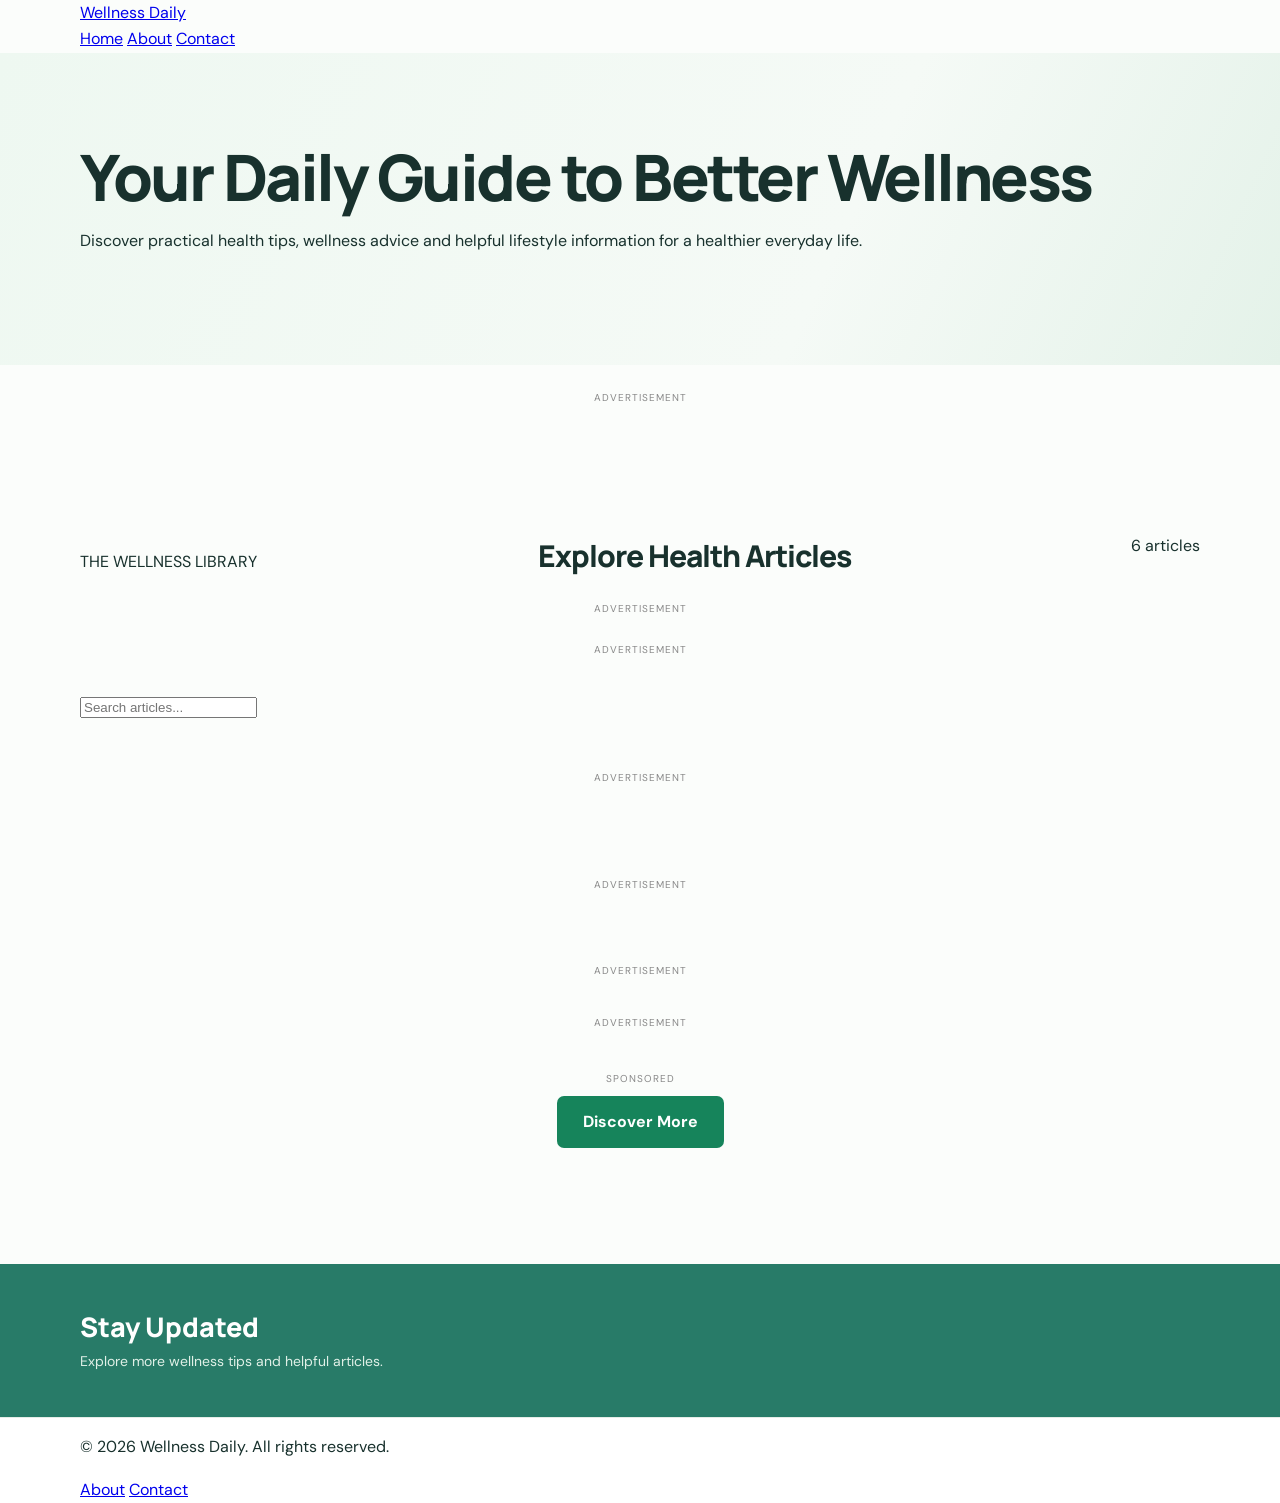
==== index.html @ 201c34e9 "Update index.html" ====
<!DOCTYPE html>
<html lang="en">
<head>
  <meta charset="UTF-8">
  <meta name="viewport" content="width=device-width, initial-scale=1.0">

  <meta name="description" content="Wellness Daily provides helpful health, wellness, fitness and lifestyle articles.">

  <meta name="theme-color" content="#ffffff">
  <title>Wellness Daily | Health & Wellness Articles</title>

  <link rel="stylesheet" href="style.css">

  <style>
    .ad-unit {
      width: 100%;
      margin: 25px auto;
      text-align: center;
    }

    .ad-label {
      display: block;
      font-size: 10px;
      color: #888;
      letter-spacing: 1px;
      margin-bottom: 8px;
    }

    .ad-wrapper {
      width: 100%;
      display: flex;
      justify-content: center;
      align-items: center;
      margin: 10px auto;
      overflow-x: auto;
    }

    .native-ad {
      width: 100%;
      margin: 25px auto;
      text-align: center;
    }

    .banner-row {
      display: flex;
      justify-content: center;
      align-items: flex-start;
      gap: 20px;
      flex-wrap: wrap;
      margin: 25px auto;
    }

    .smartlink-ad {
      text-align: center;
      margin: 30px auto;
    }

    .smartlink-button {
      display: inline-block;
      padding: 13px 26px;
      background: #16845b;
      color: #fff;
      text-decoration: none;
      border-radius: 7px;
      font-weight: 700;
      transition: background .2s ease;
    }

    .smartlink-button:hover {
      background: #106b49;
    }

    .ad-wrapper iframe {
      border: 0;
    }

    @media (max-width: 600px) {
      .banner-row {
        flex-direction: column;
        align-items: center;
      }

      .ad-wrapper {
        max-width: 100%;
      }
    }
  </style>
</head>

<body>

  <!-- HEADER -->
  <header>
    <div class="container">
      <div class="logo">
        <a href="/">Wellness Daily</a>
      </div>

      <nav>
        <a href="/">Home</a>
        <a href="about.html">About</a>
        <a href="contact.html">Contact</a>
      </nav>
    </div>
  </header>

  <!-- HERO -->
  <section class="hero">
    <div class="container">
      <h1>Your Daily Guide to Better Wellness</h1>
      <p>
        Discover practical health tips, wellness advice and helpful
        lifestyle information for a healthier everyday life.
      </p>
    </div>
  </section>

  <!-- AD 1: 728x90 -->
  <div class="ad-unit">
    <span class="ad-label">ADVERTISEMENT</span>
    <div class="ad-wrapper" id="ad-728x90">
      <script>
        atOptions = {
          'key': 'b7c06c94bbb98b8e9ea1f6a76e1367a6',
          'format': 'iframe',
          'height': 90,
          'width': 728,
          'params': {}
        };
      </script>
      <script src="https://bicea.org/22/b7c06c94bbb98b8e9ea1f6a76e1367a6"></script>
    </div>
  </div>

  <!-- ARTICLES -->
  <section class="container articles-section" id="articles">

    <div class="section-heading">
      <span>THE WELLNESS LIBRARY</span>
      <h2>Explore Health Articles</h2>
      <p>6 articles</p>
    </div>

    <!-- AD 2: NATIVE BANNER -->
    <div class="native-ad">
      <span class="ad-label">ADVERTISEMENT</span>

      <script async="async" data-cfasync="false"
        src="https://bicea.org/21/c0b646ed56723437822576284fc4cc71">
      </script>

      <div id="container-c0b646ed56723437822576284fc4cc71"></div>
    </div>

    <!-- AD 3: 300x250 -->
    <div class="ad-unit">
      <span class="ad-label">ADVERTISEMENT</span>
      <div class="ad-wrapper" id="ad-300x250">
        <script>
          atOptions = {
            'key': 'c405ce0415adb10d8e5d79edd9748469',
            'format': 'iframe',
            'height': 250,
            'width': 300,
            'params': {}
          };
        </script>
        <script src="https://bicea.org/22/c405ce0415adb10d8e5d79edd9748469"></script>
      </div>
    </div>

    <!-- SEARCH -->
    <div class="article-toolbar">
      <input
        type="search"
        id="searchInput"
        placeholder="Search articles..."
        aria-label="Search articles"
      >

      <div class="category-filter" id="categoryFilter"></div>
    </div>

    <!-- ARTICLE GRID -->
    <div class="article-grid" id="articleGrid"></div>

    <div id="emptyState" style="display:none;">
      <p>No articles found.</p>
    </div>

    <!-- AD 4: 160x300 AND AD 5: 160x600 -->
    <div class="banner-row">

      <div class="ad-unit">
        <span class="ad-label">ADVERTISEMENT</span>
        <div class="ad-wrapper" id="ad-160x300">
          <script>
            atOptions = {
              'key': '7d353950d51e065ab45b3d283171eac7',
              'format': 'iframe',
              'height': 300,
              'width': 160,
              'params': {}
            };
          </script>
          <script src="https://bicea.org/22/7d353950d51e065ab45b3d283171eac7"></script>
        </div>
      </div>

      <div class="ad-unit">
        <span class="ad-label">ADVERTISEMENT</span>
        <div class="ad-wrapper" id="ad-160x600">
          <script>
            atOptions = {
              'key': '92c5ccd256aec973141a367e87abbb4a',
              'format': 'iframe',
              'height': 600,
              'width': 160,
              'params': {}
            };
          </script>
          <script src="https://bicea.org/22/92c5ccd256aec973141a367e87abbb4a"></script>
        </div>
      </div>

    </div>

    <!-- AD 6: 320x50 -->
    <div class="ad-unit">
      <span class="ad-label">ADVERTISEMENT</span>
      <div class="ad-wrapper" id="ad-320x50">
        <script>
          atOptions = {
            'key': 'c7a4fa94d8b097e723df04a22dc68063',
            'format': 'iframe',
            'height': 50,
            'width': 320,
            'params': {}
          };
        </script>
        <script src="https://bicea.org/22/c7a4fa94d8b097e723df04a22dc68063"></script>
      </div>
    </div>

    <!-- AD 7: 468x60 -->
    <div class="ad-unit">
      <span class="ad-label">ADVERTISEMENT</span>
      <div class="ad-wrapper" id="ad-468x60">
        <script>
          atOptions = {
            'key': '5f518ca290978628977dced6c8a67260',
            'format': 'iframe',
            'height': 60,
            'width': 468,
            'params': {}
          };
        </script>
        <script src="https://bicea.org/22/5f518ca290978628977dced6c8a67260"></script>
      </div>
    </div>

    <!-- AD 8: SMARTLINK -->
    <div class="smartlink-ad">
      <span class="ad-label">SPONSORED</span>

      <a
        class="smartlink-button"
        href="https://asiafilm.org/4/afd4360c35e7076ae9cb12c89a486fa7"
        target="_blank"
        rel="nofollow sponsored noopener"
      >
        Discover More
      </a>
    </div>

  </section>

  <!-- NEWSLETTER -->
  <section class="newsletter">
    <div class="container">
      <h2>Stay Updated</h2>
      <p>Explore more wellness tips and helpful articles.</p>
    </div>
  </section>

  <!-- FOOTER -->
  <footer>
    <div class="container">
      <p>&copy; 2026 Wellness Daily. All rights reserved.</p>
      <a href="about.html">About</a>
      <a href="contact.html">Contact</a>
    </div>
  </footer>

  <!-- AD 9: POPUNDER -->
  <script data-cfasync="false"
    src="https://afders.org/1/4a5603ebd92086a28ae7b30b4d7917ca">
  </script>

  <!-- AD 10: SOCIAL BAR -->
  <script data-cfasync="false"
    src="https://bicea.org/14/a337f4bbbd2d9865f427116ffaba0290">
  </script>

  <!-- WEBSITE JAVASCRIPT -->
  <script src="articles.js"></script>
  <script src="main.js"></script>

</body>
</html>
---- style.css ----
@import url('https://fonts.googleapis.com/css2?family=DM+Sans:wght@400;500;600;700&family=Manrope:wght@500;600;700;800&display=swap');
:root{--ink:#18312d;--muted:#657772;--green:#287b68;--mint:#e9f5ef;--paper:#fbfdfb;--line:#e5ece7;--white:#fff}
*{box-sizing:border-box}html{scroll-behavior:smooth}body{margin:0;background:var(--paper);color:var(--ink);font-family:"DM Sans",sans-serif;line-height:1.65}.container{width:min(1120px,calc(100% - 40px));margin:auto}
.site-header{height:76px;background:#fff;border-bottom:1px solid var(--line);position:relative;z-index:3}.nav,.footer-inner{height:100%;display:flex;align-items:center;justify-content:space-between}.brand{font:800 21px Manrope,sans-serif;color:var(--ink);text-decoration:none;letter-spacing:-.8px;white-space:nowrap}.brand>span:last-child{color:var(--green)}.brand-mark{display:inline-grid;place-items:center;width:29px;height:29px;border-radius:9px;background:var(--green);color:white;font-size:18px;margin-right:7px}.nav nav{display:flex;gap:30px}.nav nav a,.footer-links a{color:var(--muted);text-decoration:none;font-weight:600;font-size:14px}.nav nav a:hover,.nav nav a.active,.footer-links a:hover{color:var(--green)}.menu-toggle{display:none;border:0;background:transparent;font-size:24px;color:var(--ink)}
.eyebrow{margin:0 0 12px;color:var(--green);font-size:11px;font-weight:700;letter-spacing:1.8px}.hero{position:relative;overflow:hidden;background:linear-gradient(115deg,#eef8f1,#f5faf6 65%,#e4f2e9);padding:88px 0 94px}.hero-content{position:relative;z-index:1}.hero h1,.page-hero h1{font:800 clamp(38px,6vw,64px)/1.12 Manrope,sans-serif;letter-spacing:-2.5px;margin:0}.hero h1 span,.page-hero h1 span{color:var(--green)}.hero-copy{color:var(--muted);font-size:17px;max-width:490px;margin:20px 0 27px}.primary-link,.primary-button{display:inline-flex;gap:22px;align-items:center;background:var(--green);color:white;text-decoration:none;padding:13px 19px;border:0;border-radius:8px;font-weight:700;font-size:14px;cursor:pointer}.primary-link:hover,.primary-button:hover{background:#1f6556}.hero-orbit{position:absolute;border:1px solid #c8e2d1;border-radius:50%;opacity:.8}.orbit-one{width:390px;height:390px;right:8%;top:-160px}.orbit-two{width:260px;height:260px;right:17%;bottom:-190px;background:#dcefe2}
.articles-section{padding:76px 0 86px}.section-heading{display:flex;justify-content:space-between;align-items:end;margin-bottom:25px}.section-heading h2,.contact-copy h2{font:800 30px Manrope,sans-serif;letter-spacing:-1px;margin:0}.article-count{font-size:13px;color:var(--muted);padding-bottom:5px}.toolbar{display:flex;gap:12px;margin-bottom:25px}.search-box{height:48px;display:flex;align-items:center;gap:10px;padding:0 15px;background:white;border:1px solid var(--line);border-radius:8px;flex:1;max-width:510px}.search-box span{font-size:25px;color:var(--green);line-height:1}.search-box input{width:100%;border:0;outline:0;font:inherit;color:var(--ink);background:transparent}.toolbar select,.contact-form input,.contact-form select,.contact-form textarea{height:48px;padding:0 13px;border:1px solid var(--line);border-radius:8px;background:white;color:var(--ink);font:14px "DM Sans",sans-serif;outline-color:var(--green)}.toolbar select{min-width:170px}
.article-grid{display:grid;grid-template-columns:repeat(3,1fr);gap:22px}.article-card{background:white;border:1px solid var(--line);border-radius:12px;overflow:hidden;transition:transform .2s,box-shadow .2s}.article-card:hover{transform:translateY(-4px);box-shadow:0 14px 32px #193c2c0d}.card-art{height:158px;display:grid;place-items:center;font-size:54px;position:relative;overflow:hidden}.card-art:after{content:"";position:absolute;width:190px;height:190px;border:1px solid #ffffff70;border-radius:50%;right:-50px;top:-100px}.art-nutrition{background:#f8efdc}.art-fitness{background:#e5f1f5}.art-sleep{background:#e9eafa}.art-mental{background:#f5e9ef}.art-prevention{background:#e4f2e9}.art-hydration{background:#e4f2f5}.card-content{padding:20px}.category{display:inline-block;color:var(--green);background:var(--mint);border-radius:20px;padding:4px 9px;font-size:10px;font-weight:700;letter-spacing:.4px}.card-content h3{font:700 18px/1.35 Manrope,sans-serif;margin:13px 0 9px;letter-spacing:-.4px}.card-content p{color:var(--muted);font-size:13px;margin:0 0 17px;min-height:62px}.card-bottom{display:flex;justify-content:space-between;align-items:center;border-top:1px solid var(--line);padding-top:14px}.read-more{border:0;background:transparent;color:var(--green);font:700 13px "DM Sans",sans-serif;cursor:pointer;padding:4px 0;text-decoration:none}.read-more:hover{text-decoration:underline}.read-more span{margin-left:5px}.read-time{font-size:11px;color:#8a9993}.empty-state{text-align:center;color:var(--muted);padding:45px 10px}
.newsletter{background:#287b68;color:white;padding:44px 0}.newsletter-inner{display:flex;justify-content:space-between;align-items:center;gap:25px}.newsletter .eyebrow{color:#cce8d9}.newsletter h2{font:800 27px Manrope,sans-serif;margin:0 0 5px}.newsletter p:not(.eyebrow){margin:0;color:#e0f0e7;font-size:14px}.light-link{background:white;color:var(--green);padding:12px 17px;border-radius:8px;text-decoration:none;font-weight:700;font-size:13px;white-space:nowrap} /* Monetag Visit Now Button */

.primary-link[href*="uplcm.com"] {
    display: inline-flex;
    align-items: center;
    justify-content: center;
    gap: 10px;
    margin-top: 15px;
    padding: 14px 30px;
    background: #176b55;
    color: #ffffff;
    text-decoration: none;
    font-size: 16px;
    font-weight: 700;
    border-radius: 8px;
    border: 2px solid #176b55;
    transition: all 0.3s ease;
    cursor: pointer;
}

.primary-link[href*="uplcm.com"]:hover {
    background: #104c3d;
    border-color: #104c3d;
    color: #ffffff;
    transform: translateY(-3px);
    box-shadow: 0 6px 18px rgba(23, 107, 85, 0.25);
}

.primary-link[href*="uplcm.com"]:active {
    transform: scale(0.97);
}

@media (max-width: 600px) {
    .primary-link[href*="uplcm.com"] {
        padding: 12px 24px;
        font-size: 15px;
    }
}
.page-hero{background:linear-gradient(115deg,#eef8f1,#f5faf6);padding:70px 0}.page-hero h1{font-size:clamp(36px,5vw,54px)}.page-hero p:not(.eyebrow){max-width:600px;color:var(--muted);font-size:16px;margin:16px 0 0}.content-page{padding:65px 0 85px}.content-narrow{max-width:760px;margin:auto}.content-narrow h2{font:800 24px Manrope,sans-serif;margin:32px 0 9px}.content-narrow p,.content-narrow li{color:#5c6e67;font-size:15px}.check-list{padding-left:22px}.check-list li{padding:4px 0}.notice,.article-disclaimer{background:#eff7f1;border-left:3px solid var(--green);padding:17px 20px;border-radius:0 8px 8px 0;margin:25px 0}.notice p,.article-disclaimer p{margin:5px 0 0;font-size:13px}
.contact-layout{display:grid;grid-template-columns:.9fr 1.1fr;gap:65px;padding:65px 0 85px}.contact-copy h2{font-size:29px}.contact-copy>p:not(.eyebrow){color:var(--muted);font-size:14px}.contact-detail{display:flex;gap:13px;margin-top:25px}.contact-detail>span{width:38px;height:38px;display:grid;place-items:center;background:var(--mint);color:var(--green);border-radius:10px}.contact-detail strong{font-size:14px}.contact-detail p{margin:2px 0;color:var(--muted);font-size:12px}.contact-form{background:white;border:1px solid var(--line);padding:28px;border-radius:12px;display:flex;flex-direction:column;gap:9px}.contact-form label{font-weight:700;font-size:12px;margin-top:5px}.contact-form input,.contact-form select,.contact-form textarea{width:100%}.contact-form textarea{height:auto;padding:12px;resize:vertical}.contact-form .primary-button{align-self:flex-start;margin-top:8px}.form-note{font-size:11px;color:var(--muted);margin:3px 0}
.article-page{padding:38px 0 80px;max-width:900px}.back-link{display:inline-block;color:var(--green);text-decoration:none;font-size:13px;font-weight:700;margin-bottom:25px}.article-cover{height:250px;border-radius:14px;display:grid;place-items:center;font-size:80px}.article-heading{max-width:760px;margin:30px auto 0}.article-heading h1{font:800 clamp(30px,5vw,46px)/1.17 Manrope,sans-serif;letter-spacing:-1.6px;margin:14px 0}.article-meta{color:#84928d;font-size:12px}.article-body{max-width:720px;margin:32px auto}.article-body .article-intro{font-size:18px;line-height:1.8;color:#43564f}.article-body section{margin:28px 0}.article-body h2{font:700 22px Manrope,sans-serif;margin:0 0 8px}.article-body p{color:#5b6d66;font-size:15px;line-height:1.85;margin:0}.article-disclaimer{max-width:720px;margin:35px auto}.related-section{max-width:800px;margin:55px auto 0}.related-section h2{font:800 25px Manrope,sans-serif;margin:0 0 18px}.related-grid{display:grid;grid-template-columns:repeat(3,1fr);gap:12px}.related-card{display:flex;gap:12px;padding:12px;background:white;border:1px solid var(--line);border-radius:9px;text-decoration:none;color:var(--ink)}.related-icon{width:52px;min-width:52px;height:60px;display:grid;place-items:center;border-radius:7px;font-size:25px}.related-card small,.related-card em{display:block;color:var(--green);font-size:10px;font-style:normal}.related-card strong{display:block;font:700 12px/1.4 Manrope,sans-serif;margin:3px 0 7px}.not-found{padding:70px 0;text-align:center}
footer{min-height:85px;background:white;border-top:1px solid var(--line)}.footer-inner{min-height:85px;gap:20px}.footer-links{display:flex;gap:20px}.footer-inner>p{font-size:11px;color:var(--muted)}
@media(max-width:850px){.article-grid{grid-template-columns:repeat(2,1fr)}.contact-layout{gap:30px}.related-grid{grid-template-columns:1fr}}
@media(max-width:600px){.container{width:calc(100% - 30px)}.site-header{height:68px}.menu-toggle{display:block}.nav nav{display:none;position:absolute;top:67px;left:0;right:0;background:white;padding:15px 22px 20px;border-bottom:1px solid var(--line);flex-direction:column;gap:15px}.nav nav.open{display:flex}.hero{padding:65px 0 72px}.hero h1{letter-spacing:-1.5px}.hero-copy{font-size:15px}.articles-section{padding:52px 0}.section-heading h2{font-size:24px}.toolbar{flex-direction:column}.search-box{max-width:none}.toolbar select{width:100%}.article-grid{grid-template-columns:1fr;gap:15px}.card-art{height:135px}.card-content p{min-height:0}.newsletter-inner{align-items:flex-start;flex-direction:column}.page-hero{padding:55px 0}.content-page{padding:45px 0 60px}.contact-layout{grid-template-columns:1fr;padding:45px 0 60px}.contact-form{padding:20px}.article-page{padding-top:25px}.article-cover{height:180px}.article-heading{margin-top:22px}.article-body .article-intro{font-size:16px}.article-body h2{font-size:20px}.footer-inner{padding:18px 0;align-items:flex-start;flex-direction:column;gap:8px}.footer-inner>p{margin:0}}
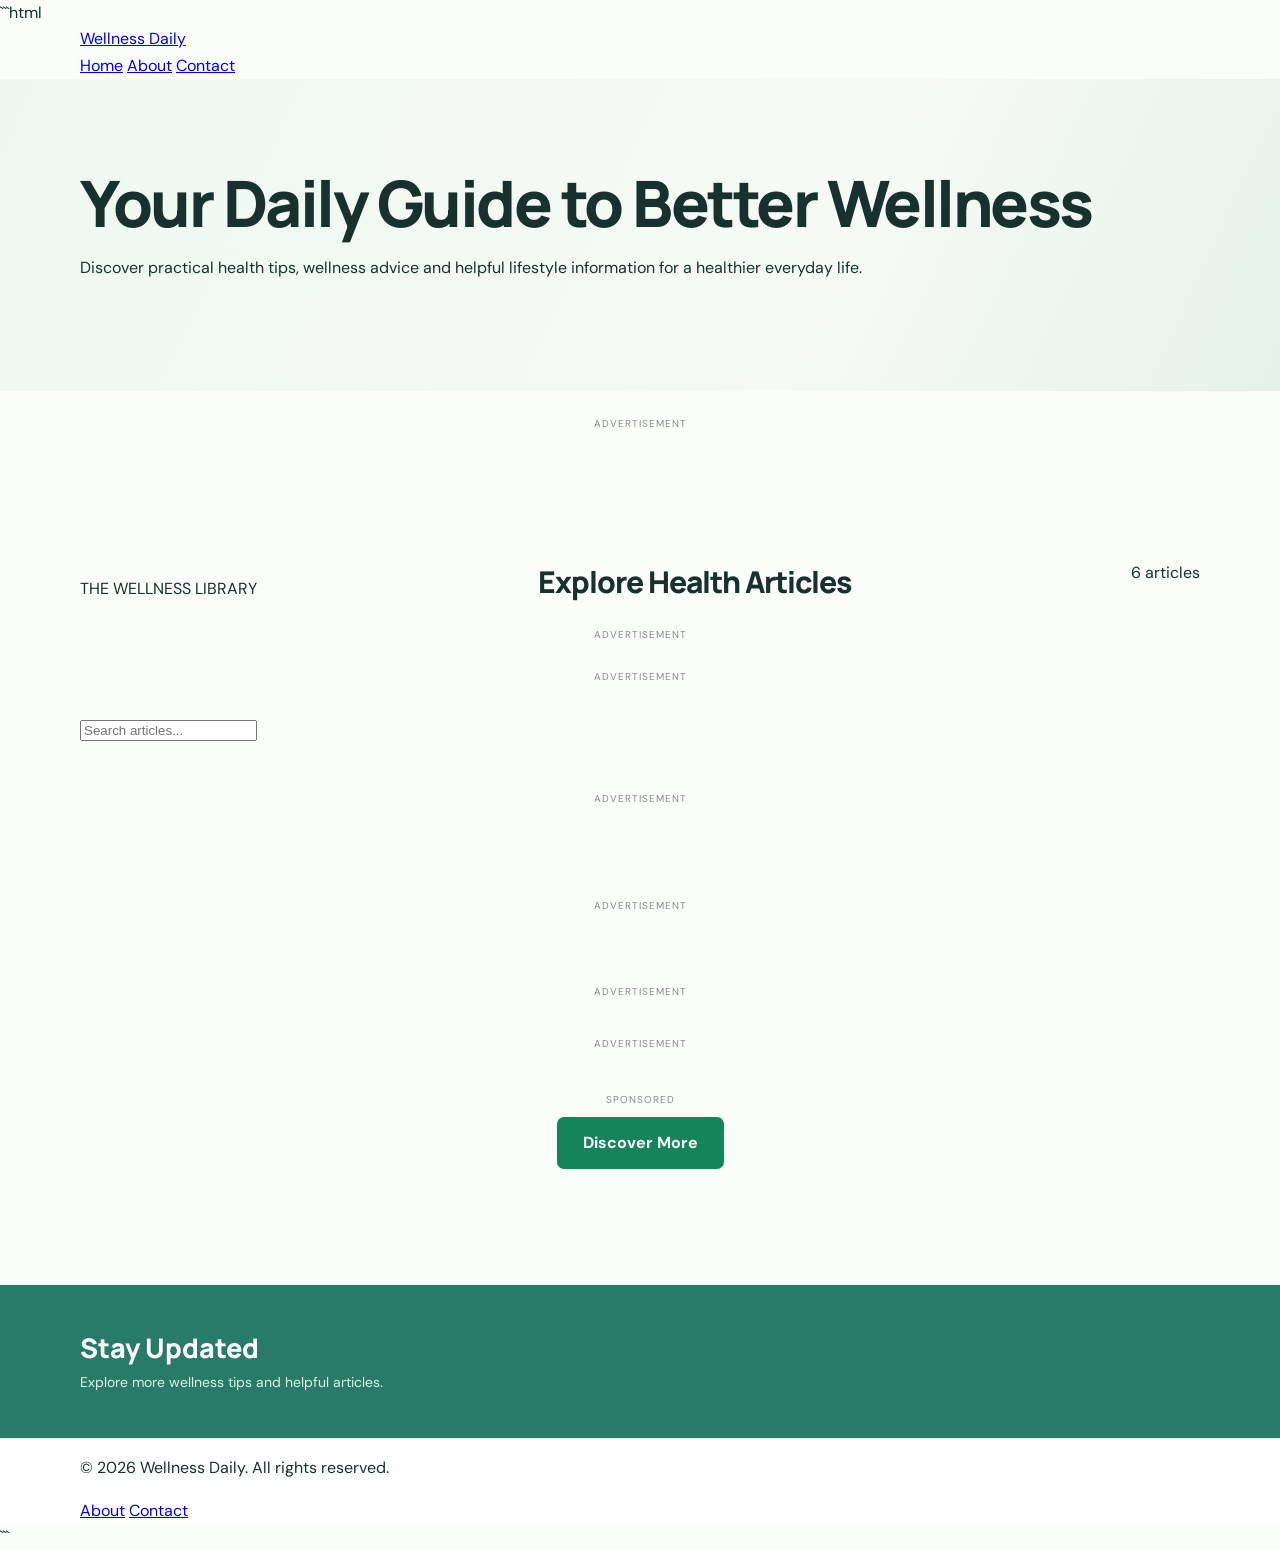
==== commit 01c3b931: "Update index.html" ====
--- a/index.html
+++ b/index.html
@@ -1,4 +1,4 @@
-
+```html
 <!DOCTYPE html>
 <html lang="en">
 <head>
@@ -6,8 +6,8 @@
   <meta name="viewport" content="width=device-width, initial-scale=1.0">
 
   <meta name="description" content="Wellness Daily provides helpful health, wellness, fitness and lifestyle articles.">
-
   <meta name="theme-color" content="#ffffff">
+
   <title>Wellness Daily | Health & Wellness Articles</title>
 
   <link rel="stylesheet" href="style.css">
@@ -34,6 +34,12 @@
       align-items: center;
       margin: 10px auto;
       overflow-x: auto;
+      min-height: 0;
+    }
+
+    .ad-wrapper iframe {
+      border: 0;
+      max-width: 100%;
     }
 
     .native-ad {
@@ -71,10 +77,6 @@
       background: #106b49;
     }
 
-    .ad-wrapper iframe {
-      border: 0;
-    }
-
     @media (max-width: 600px) {
       .banner-row {
         flex-direction: column;
@@ -119,18 +121,7 @@
   <!-- AD 1: 728x90 -->
   <div class="ad-unit">
     <span class="ad-label">ADVERTISEMENT</span>
-    <div class="ad-wrapper" id="ad-728x90">
-      <script>
-        atOptions = {
-          'key': 'b7c06c94bbb98b8e9ea1f6a76e1367a6',
-          'format': 'iframe',
-          'height': 90,
-          'width': 728,
-          'params': {}
-        };
-      </script>
-      <script src="https://bicea.org/22/b7c06c94bbb98b8e9ea1f6a76e1367a6"></script>
-    </div>
+    <div class="ad-wrapper" id="ad-728x90"></div>
   </div>
 
   <!-- ARTICLES -->
@@ -146,28 +137,17 @@
     <div class="native-ad">
       <span class="ad-label">ADVERTISEMENT</span>
 
-      <script async="async" data-cfasync="false"
+      <div id="container-c0b646ed56723437822576284fc4cc71"></div>
+
+      <script async data-cfasync="false"
         src="https://bicea.org/21/c0b646ed56723437822576284fc4cc71">
       </script>
-
-      <div id="container-c0b646ed56723437822576284fc4cc71"></div>
     </div>
 
     <!-- AD 3: 300x250 -->
     <div class="ad-unit">
       <span class="ad-label">ADVERTISEMENT</span>
-      <div class="ad-wrapper" id="ad-300x250">
-        <script>
-          atOptions = {
-            'key': 'c405ce0415adb10d8e5d79edd9748469',
-            'format': 'iframe',
-            'height': 250,
-            'width': 300,
-            'params': {}
-          };
-        </script>
-        <script src="https://bicea.org/22/c405ce0415adb10d8e5d79edd9748469"></script>
-      </div>
+      <div class="ad-wrapper" id="ad-300x250"></div>
     </div>
 
     <!-- SEARCH -->
@@ -189,39 +169,17 @@
       <p>No articles found.</p>
     </div>
 
-    <!-- AD 4: 160x300 AND AD 5: 160x600 -->
+    <!-- AD 4 AND AD 5 -->
     <div class="banner-row">
 
       <div class="ad-unit">
         <span class="ad-label">ADVERTISEMENT</span>
-        <div class="ad-wrapper" id="ad-160x300">
-          <script>
-            atOptions = {
-              'key': '7d353950d51e065ab45b3d283171eac7',
-              'format': 'iframe',
-              'height': 300,
-              'width': 160,
-              'params': {}
-            };
-          </script>
-          <script src="https://bicea.org/22/7d353950d51e065ab45b3d283171eac7"></script>
-        </div>
+        <div class="ad-wrapper" id="ad-160x300"></div>
       </div>
 
       <div class="ad-unit">
         <span class="ad-label">ADVERTISEMENT</span>
-        <div class="ad-wrapper" id="ad-160x600">
-          <script>
-            atOptions = {
-              'key': '92c5ccd256aec973141a367e87abbb4a',
-              'format': 'iframe',
-              'height': 600,
-              'width': 160,
-              'params': {}
-            };
-          </script>
-          <script src="https://bicea.org/22/92c5ccd256aec973141a367e87abbb4a"></script>
-        </div>
+        <div class="ad-wrapper" id="ad-160x600"></div>
       </div>
 
     </div>
@@ -229,35 +187,13 @@
     <!-- AD 6: 320x50 -->
     <div class="ad-unit">
       <span class="ad-label">ADVERTISEMENT</span>
-      <div class="ad-wrapper" id="ad-320x50">
-        <script>
-          atOptions = {
-            'key': 'c7a4fa94d8b097e723df04a22dc68063',
-            'format': 'iframe',
-            'height': 50,
-            'width': 320,
-            'params': {}
-          };
-        </script>
-        <script src="https://bicea.org/22/c7a4fa94d8b097e723df04a22dc68063"></script>
-      </div>
+      <div class="ad-wrapper" id="ad-320x50"></div>
     </div>
 
     <!-- AD 7: 468x60 -->
     <div class="ad-unit">
       <span class="ad-label">ADVERTISEMENT</span>
-      <div class="ad-wrapper" id="ad-468x60">
-        <script>
-          atOptions = {
-            'key': '5f518ca290978628977dced6c8a67260',
-            'format': 'iframe',
-            'height': 60,
-            'width': 468,
-            'params': {}
-          };
-        </script>
-        <script src="https://bicea.org/22/5f518ca290978628977dced6c8a67260"></script>
-      </div>
+      <div class="ad-wrapper" id="ad-468x60"></div>
     </div>
 
     <!-- AD 8: SMARTLINK -->
@@ -303,9 +239,102 @@
     src="https://bicea.org/14/a337f4bbbd2d9865f427116ffaba0290">
   </script>
 
+  <!-- BANNER ADS: SEQUENTIAL LOADER -->
+  <script>
+  (function () {
+
+    var ads = [
+      {
+        id: "ad-728x90",
+        key: "b7c06c94bbb98b8e9ea1f6a76e1367a6",
+        width: 728,
+        height: 90
+      },
+      {
+        id: "ad-300x250",
+        key: "c405ce0415adb10d8e5d79edd9748469",
+        width: 300,
+        height: 250
+      },
+      {
+        id: "ad-160x300",
+        key: "7d353950d51e065ab45b3d283171eac7",
+        width: 160,
+        height: 300
+      },
+      {
+        id: "ad-160x600",
+        key: "92c5ccd256aec973141a367e87abbb4a",
+        width: 160,
+        height: 600
+      },
+      {
+        id: "ad-320x50",
+        key: "c7a4fa94d8b097e723df04a22dc68063",
+        width: 320,
+        height: 50
+      },
+      {
+        id: "ad-468x60",
+        key: "5f518ca290978628977dced6c8a67260",
+        width: 468,
+        height: 60
+      }
+    ];
+
+    var current = 0;
+
+    function loadNextAd() {
+
+      if (current >= ads.length) {
+        return;
+      }
+
+      var ad = ads[current];
+      current++;
+
+      var container = document.getElementById(ad.id);
+
+      if (!container) {
+        loadNextAd();
+        return;
+      }
+
+      window.atOptions = {
+        key: ad.key,
+        format: "iframe",
+        height: ad.height,
+        width: ad.width,
+        params: {}
+      };
+
+      var script = document.createElement("script");
+
+      script.type = "text/javascript";
+      script.src = "https://bicea.org/22/" + ad.key;
+
+      // Load one banner script at a time.
+      script.onload = function () {
+        loadNextAd();
+      };
+
+      script.onerror = function () {
+        console.error("Ad failed to load:", ad.key);
+        loadNextAd();
+      };
+
+      container.appendChild(script);
+    }
+
+    loadNextAd();
+
+  })();
+  </script>
+
   <!-- WEBSITE JAVASCRIPT -->
   <script src="articles.js"></script>
   <script src="main.js"></script>
 
 </body>
 </html>
+```
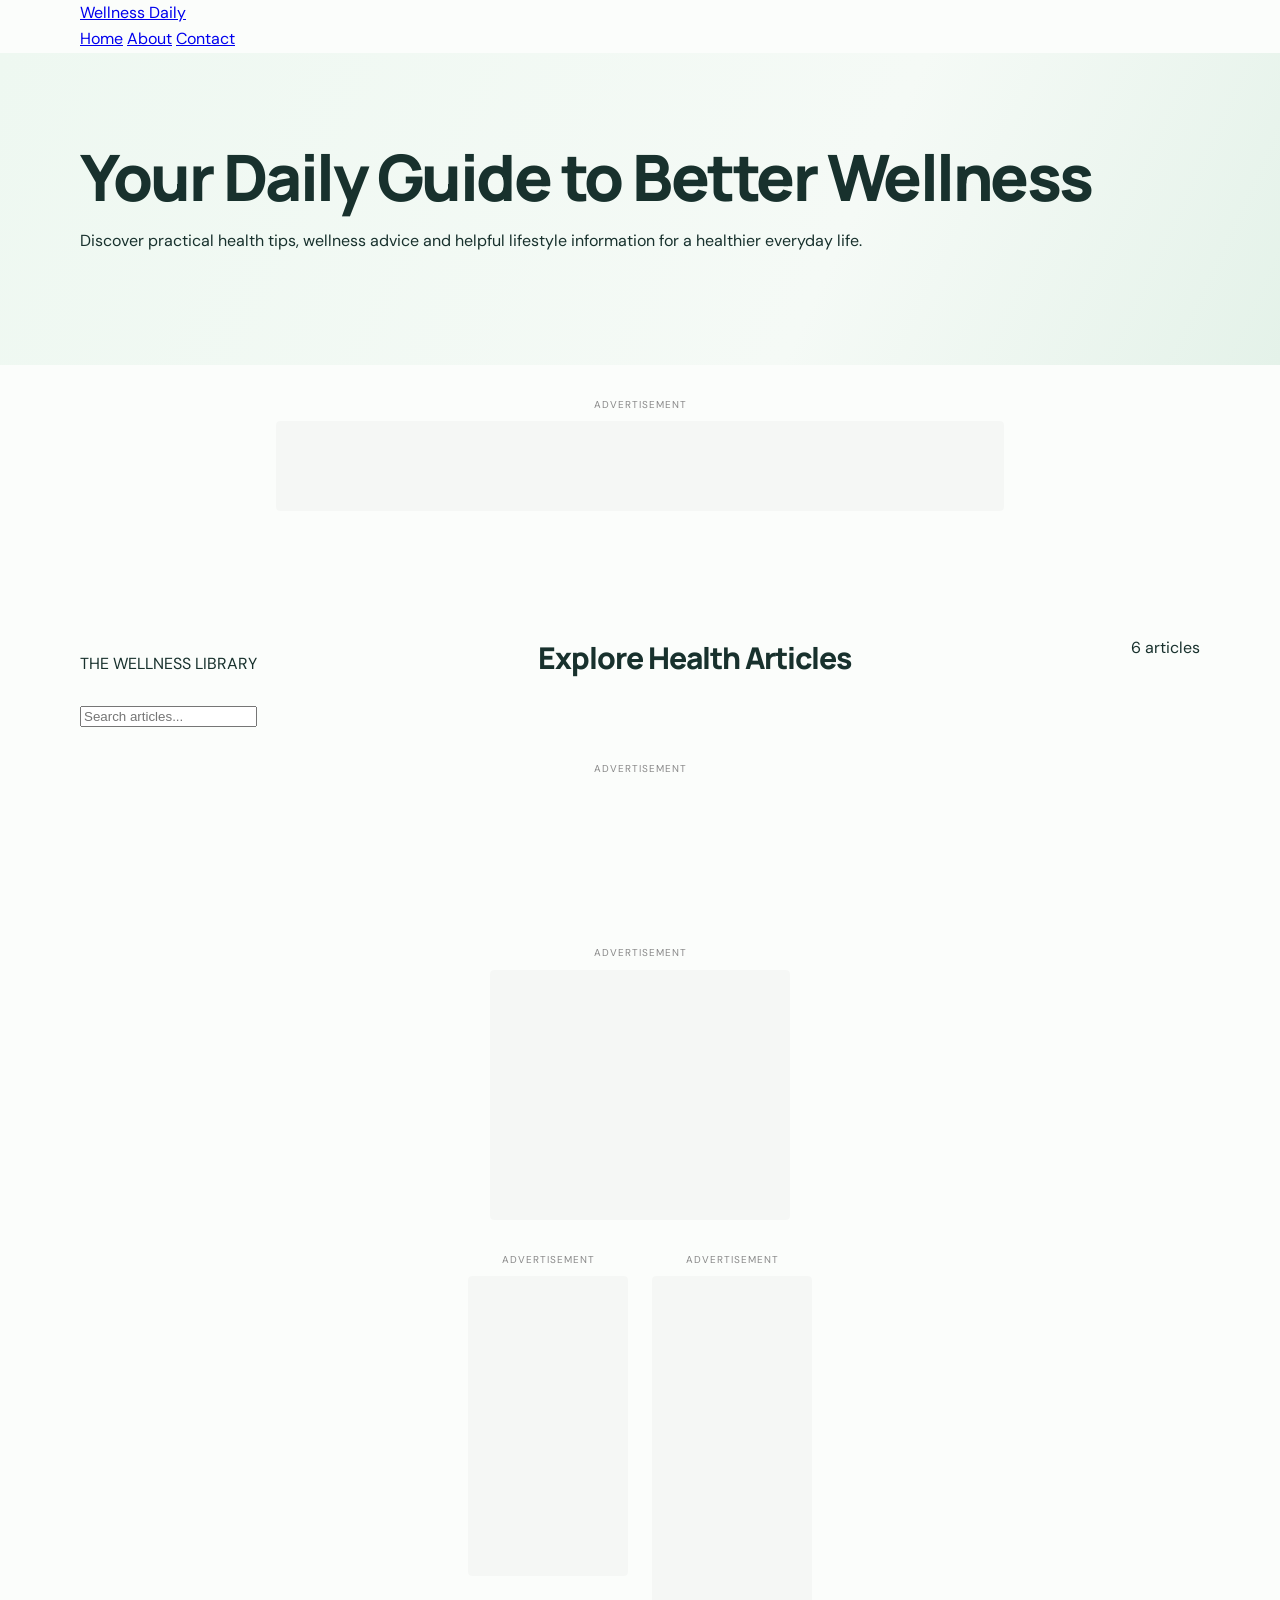
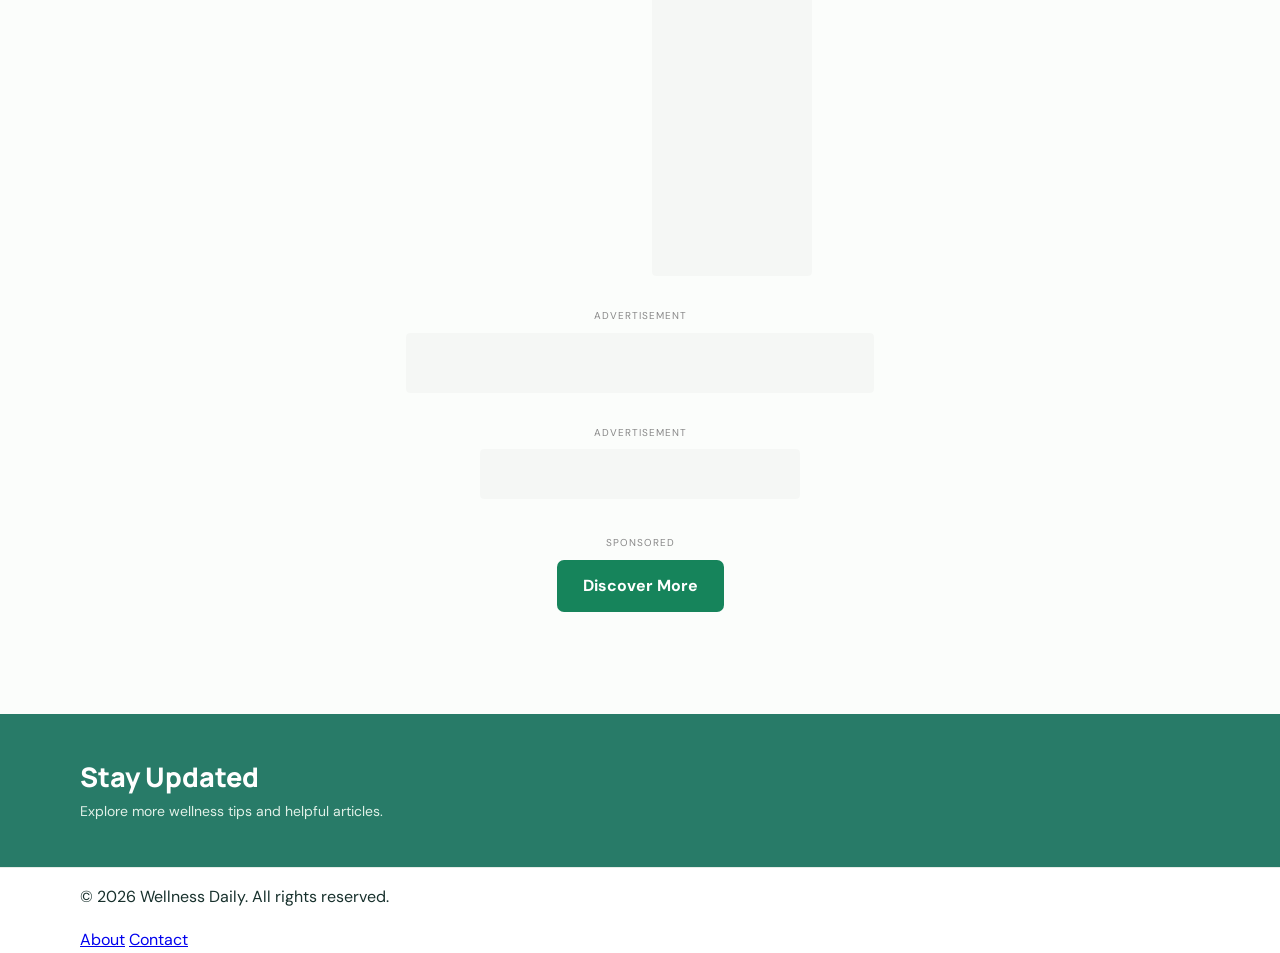
==== commit 892e9489: "Update index.html" ====
--- a/index.html
+++ b/index.html
@@ -1,4 +1,3 @@
-```html
 <!DOCTYPE html>
 <html lang="en">
 <head>
@@ -13,10 +12,12 @@
   <link rel="stylesheet" href="style.css">
 
   <style>
+    /* ---------- AD SLOTS ---------- */
     .ad-unit {
       width: 100%;
-      margin: 25px auto;
+      margin: 32px auto;
       text-align: center;
+      clear: both;
     }
 
     .ad-label {
@@ -24,17 +25,20 @@
       font-size: 10px;
       color: #888;
       letter-spacing: 1px;
+      text-transform: uppercase;
       margin-bottom: 8px;
     }
 
+    /* Each slot reserves its exact size up front so the page doesn't jump when the ad loads */
     .ad-wrapper {
-      width: 100%;
       display: flex;
       justify-content: center;
       align-items: center;
-      margin: 10px auto;
-      overflow-x: auto;
-      min-height: 0;
+      margin: 0 auto;
+      max-width: 100%;
+      overflow: hidden;
+      background: rgba(0, 0, 0, .025);
+      border-radius: 4px;
     }
 
     .ad-wrapper iframe {
@@ -42,24 +46,45 @@
       max-width: 100%;
     }
 
+    #ad-728x90  { width: 728px; height: 90px;  }
+    #ad-300x250 { width: 300px; height: 250px; }
+    #ad-160x300 { width: 160px; height: 300px; }
+    #ad-160x600 { width: 160px; height: 600px; }
+    #ad-320x50  { width: 320px; height: 50px;  }
+    #ad-468x60  { width: 468px; height: 60px;  }
+
+    /* Slots that are too wide for the screen are collapsed (see script) */
+    .ad-unit.ad-skip { display: none; }
+
     .native-ad {
       width: 100%;
-      margin: 25px auto;
+      margin: 32px auto;
       text-align: center;
+      min-height: 120px;
     }
 
     .banner-row {
       display: flex;
       justify-content: center;
       align-items: flex-start;
-      gap: 20px;
+      gap: 24px;
       flex-wrap: wrap;
-      margin: 25px auto;
+      margin: 32px auto;
+    }
+
+    .banner-row .ad-unit {
+      width: auto;
+      margin: 0;
+    }
+
+    /* Slight separation from content so ads are clearly distinct from articles */
+    .article-grid {
+      margin-bottom: 8px;
     }
 
     .smartlink-ad {
       text-align: center;
-      margin: 30px auto;
+      margin: 36px auto 16px;
     }
 
     .smartlink-button {
@@ -77,14 +102,17 @@
       background: #106b49;
     }
 
-    @media (max-width: 600px) {
+    /* ---------- RESPONSIVE ---------- */
+    @media (max-width: 767px) {
+      .ad-unit,
+      .native-ad {
+        margin: 24px auto;
+      }
+
       .banner-row {
         flex-direction: column;
         align-items: center;
-      }
-
-      .ad-wrapper {
-        max-width: 100%;
+        gap: 24px;
       }
     }
   </style>
@@ -118,9 +146,9 @@
     </div>
   </section>
 
-  <!-- AD 1: 728x90 -->
-  <div class="ad-unit">
-    <span class="ad-label">ADVERTISEMENT</span>
+  <!-- AD 1: 728x90 (below hero) -->
+  <div class="ad-unit" data-ad-width="728">
+    <span class="ad-label">Advertisement</span>
     <div class="ad-wrapper" id="ad-728x90"></div>
   </div>
 
@@ -131,23 +159,6 @@
       <span>THE WELLNESS LIBRARY</span>
       <h2>Explore Health Articles</h2>
       <p>6 articles</p>
-    </div>
-
-    <!-- AD 2: NATIVE BANNER -->
-    <div class="native-ad">
-      <span class="ad-label">ADVERTISEMENT</span>
-
-      <div id="container-c0b646ed56723437822576284fc4cc71"></div>
-
-      <script async data-cfasync="false"
-        src="https://bicea.org/21/c0b646ed56723437822576284fc4cc71">
-      </script>
-    </div>
-
-    <!-- AD 3: 300x250 -->
-    <div class="ad-unit">
-      <span class="ad-label">ADVERTISEMENT</span>
-      <div class="ad-wrapper" id="ad-300x250"></div>
     </div>
 
     <!-- SEARCH -->
@@ -162,6 +173,17 @@
       <div class="category-filter" id="categoryFilter"></div>
     </div>
 
+    <!-- AD 2: NATIVE BANNER (between toolbar and articles) -->
+    <div class="native-ad">
+      <span class="ad-label">Advertisement</span>
+
+      <div id="container-c0b646ed56723437822576284fc4cc71"></div>
+
+      <script async data-cfasync="false"
+        src="https://bicea.org/21/c0b646ed56723437822576284fc4cc71">
+      </script>
+    </div>
+
     <!-- ARTICLE GRID -->
     <div class="article-grid" id="articleGrid"></div>
 
@@ -169,36 +191,42 @@
       <p>No articles found.</p>
     </div>
 
-    <!-- AD 4 AND AD 5 -->
+    <!-- AD 3: 300x250 (right after the articles) -->
+    <div class="ad-unit" data-ad-width="300">
+      <span class="ad-label">Advertisement</span>
+      <div class="ad-wrapper" id="ad-300x250"></div>
+    </div>
+
+    <!-- AD 4 AND AD 5: 160x300 + 160x600 side by side -->
     <div class="banner-row">
 
-      <div class="ad-unit">
-        <span class="ad-label">ADVERTISEMENT</span>
+      <div class="ad-unit" data-ad-width="160">
+        <span class="ad-label">Advertisement</span>
         <div class="ad-wrapper" id="ad-160x300"></div>
       </div>
 
-      <div class="ad-unit">
-        <span class="ad-label">ADVERTISEMENT</span>
+      <div class="ad-unit" data-ad-width="160">
+        <span class="ad-label">Advertisement</span>
         <div class="ad-wrapper" id="ad-160x600"></div>
       </div>
 
     </div>
 
-    <!-- AD 6: 320x50 -->
-    <div class="ad-unit">
-      <span class="ad-label">ADVERTISEMENT</span>
+    <!-- AD 6: 468x60 -->
+    <div class="ad-unit" data-ad-width="468">
+      <span class="ad-label">Advertisement</span>
+      <div class="ad-wrapper" id="ad-468x60"></div>
+    </div>
+
+    <!-- AD 7: 320x50 -->
+    <div class="ad-unit" data-ad-width="320">
+      <span class="ad-label">Advertisement</span>
       <div class="ad-wrapper" id="ad-320x50"></div>
-    </div>
-
-    <!-- AD 7: 468x60 -->
-    <div class="ad-unit">
-      <span class="ad-label">ADVERTISEMENT</span>
-      <div class="ad-wrapper" id="ad-468x60"></div>
     </div>
 
     <!-- AD 8: SMARTLINK -->
     <div class="smartlink-ad">
-      <span class="ad-label">SPONSORED</span>
+      <span class="ad-label">Sponsored</span>
 
       <a
         class="smartlink-button"
@@ -229,76 +257,40 @@
     </div>
   </footer>
 
-  <!-- AD 9: POPUNDER -->
-  <script data-cfasync="false"
-    src="https://afders.org/1/4a5603ebd92086a28ae7b30b4d7917ca">
-  </script>
-
-  <!-- AD 10: SOCIAL BAR -->
-  <script data-cfasync="false"
-    src="https://bicea.org/14/a337f4bbbd2d9865f427116ffaba0290">
-  </script>
-
-  <!-- BANNER ADS: SEQUENTIAL LOADER -->
+  <!-- WEBSITE JAVASCRIPT (content first) -->
+  <script src="articles.js"></script>
+  <script src="main.js"></script>
+
+  <!-- AD LOADER -->
   <script>
   (function () {
 
+    /* ---- Banner ads: loaded one at a time, only when scrolled near ---- */
     var ads = [
-      {
-        id: "ad-728x90",
-        key: "b7c06c94bbb98b8e9ea1f6a76e1367a6",
-        width: 728,
-        height: 90
-      },
-      {
-        id: "ad-300x250",
-        key: "c405ce0415adb10d8e5d79edd9748469",
-        width: 300,
-        height: 250
-      },
-      {
-        id: "ad-160x300",
-        key: "7d353950d51e065ab45b3d283171eac7",
-        width: 160,
-        height: 300
-      },
-      {
-        id: "ad-160x600",
-        key: "92c5ccd256aec973141a367e87abbb4a",
-        width: 160,
-        height: 600
-      },
-      {
-        id: "ad-320x50",
-        key: "c7a4fa94d8b097e723df04a22dc68063",
-        width: 320,
-        height: 50
-      },
-      {
-        id: "ad-468x60",
-        key: "5f518ca290978628977dced6c8a67260",
-        width: 468,
-        height: 60
-      }
+      { id: "ad-728x90",  key: "b7c06c94bbb98b8e9ea1f6a76e1367a6", width: 728, height: 90  },
+      { id: "ad-300x250", key: "c405ce0415adb10d8e5d79edd9748469", width: 300, height: 250 },
+      { id: "ad-160x300", key: "7d353950d51e065ab45b3d283171eac7", width: 160, height: 300 },
+      { id: "ad-160x600", key: "92c5ccd256aec973141a367e87abbb4a", width: 160, height: 600 },
+      { id: "ad-320x50",  key: "c7a4fa94d8b097e723df04a22dc68063", width: 320, height: 50  },
+      { id: "ad-468x60",  key: "5f518ca290978628977dced6c8a67260", width: 468, height: 60  }
     ];
 
-    var current = 0;
-
-    function loadNextAd() {
-
-      if (current >= ads.length) {
-        return;
-      }
-
-      var ad = ads[current];
-      current++;
-
+    var queue = [];
+    var busy = false;
+
+    function viewportWidth() {
+      return document.documentElement.clientWidth || window.innerWidth;
+    }
+
+    // atOptions is a global, so only one banner script may run at a time.
+    function next() {
+      if (busy || !queue.length) return;
+
+      var ad = queue.shift();
       var container = document.getElementById(ad.id);
-
-      if (!container) {
-        loadNextAd();
-        return;
-      }
+      if (!container) { next(); return; }
+
+      busy = true;
 
       window.atOptions = {
         key: ad.key,
@@ -308,33 +300,92 @@
         params: {}
       };
 
-      var script = document.createElement("script");
-
-      script.type = "text/javascript";
-      script.src = "https://bicea.org/22/" + ad.key;
-
-      // Load one banner script at a time.
-      script.onload = function () {
-        loadNextAd();
+      var done = false;
+      function finish() {
+        if (done) return;
+        done = true;
+        busy = false;
+        next();
+      }
+
+      var s = document.createElement("script");
+      s.type = "text/javascript";
+      s.src = "https://bicea.org/22/" + ad.key;
+      s.onload = finish;
+      s.onerror = function () {
+        console.error("Ad failed to load:", ad.key);
+        finish();
       };
 
-      script.onerror = function () {
-        console.error("Ad failed to load:", ad.key);
-        loadNextAd();
-      };
-
-      container.appendChild(script);
-    }
-
-    loadNextAd();
+      container.appendChild(s);
+
+      // Safety net so one slow ad never blocks the rest
+      setTimeout(finish, 4000);
+    }
+
+    function enqueue(ad) {
+      if (ad.queued) return;
+      ad.queued = true;
+      queue.push(ad);
+      next();
+    }
+
+    ads.forEach(function (ad) {
+      var el = document.getElementById(ad.id);
+      if (!el) return;
+      var unit = el.closest(".ad-unit");
+
+      // Skip banners wider than the screen so they never overflow or get cut off
+      var available = viewportWidth() - 32;
+      if (ad.width > available) {
+        if (unit) unit.classList.add("ad-skip");
+        return;
+      }
+
+      ad.el = unit || el;
+    });
+
+    var live = ads.filter(function (a) { return a.el; });
+
+    if ("IntersectionObserver" in window) {
+      var io = new IntersectionObserver(function (entries) {
+        entries.forEach(function (entry) {
+          if (!entry.isIntersecting) return;
+          io.unobserve(entry.target);
+          var ad = live.find(function (a) { return a.el === entry.target; });
+          if (ad) enqueue(ad);
+        });
+      }, { rootMargin: "400px 0px" });
+
+      live.forEach(function (ad) { io.observe(ad.el); });
+    } else {
+      live.forEach(enqueue);
+    }
+
+    /* ---- Popunder + social bar: load after the page is ready ---- */
+    function addScript(src) {
+      var s = document.createElement("script");
+      s.setAttribute("data-cfasync", "false");
+      s.async = true;
+      s.src = src;
+      document.body.appendChild(s);
+    }
+
+    function loadOverlayAds() {
+      addScript("https://afders.org/1/4a5603ebd92086a28ae7b30b4d7917ca");   // AD 9: popunder
+      addScript("https://bicea.org/14/a337f4bbbd2d9865f427116ffaba0290");   // AD 10: social bar
+    }
+
+    if (document.readyState === "complete") {
+      setTimeout(loadOverlayAds, 1500);
+    } else {
+      window.addEventListener("load", function () {
+        setTimeout(loadOverlayAds, 1500);
+      });
+    }
 
   })();
   </script>
 
-  <!-- WEBSITE JAVASCRIPT -->
-  <script src="articles.js"></script>
-  <script src="main.js"></script>
-
 </body>
 </html>
-```
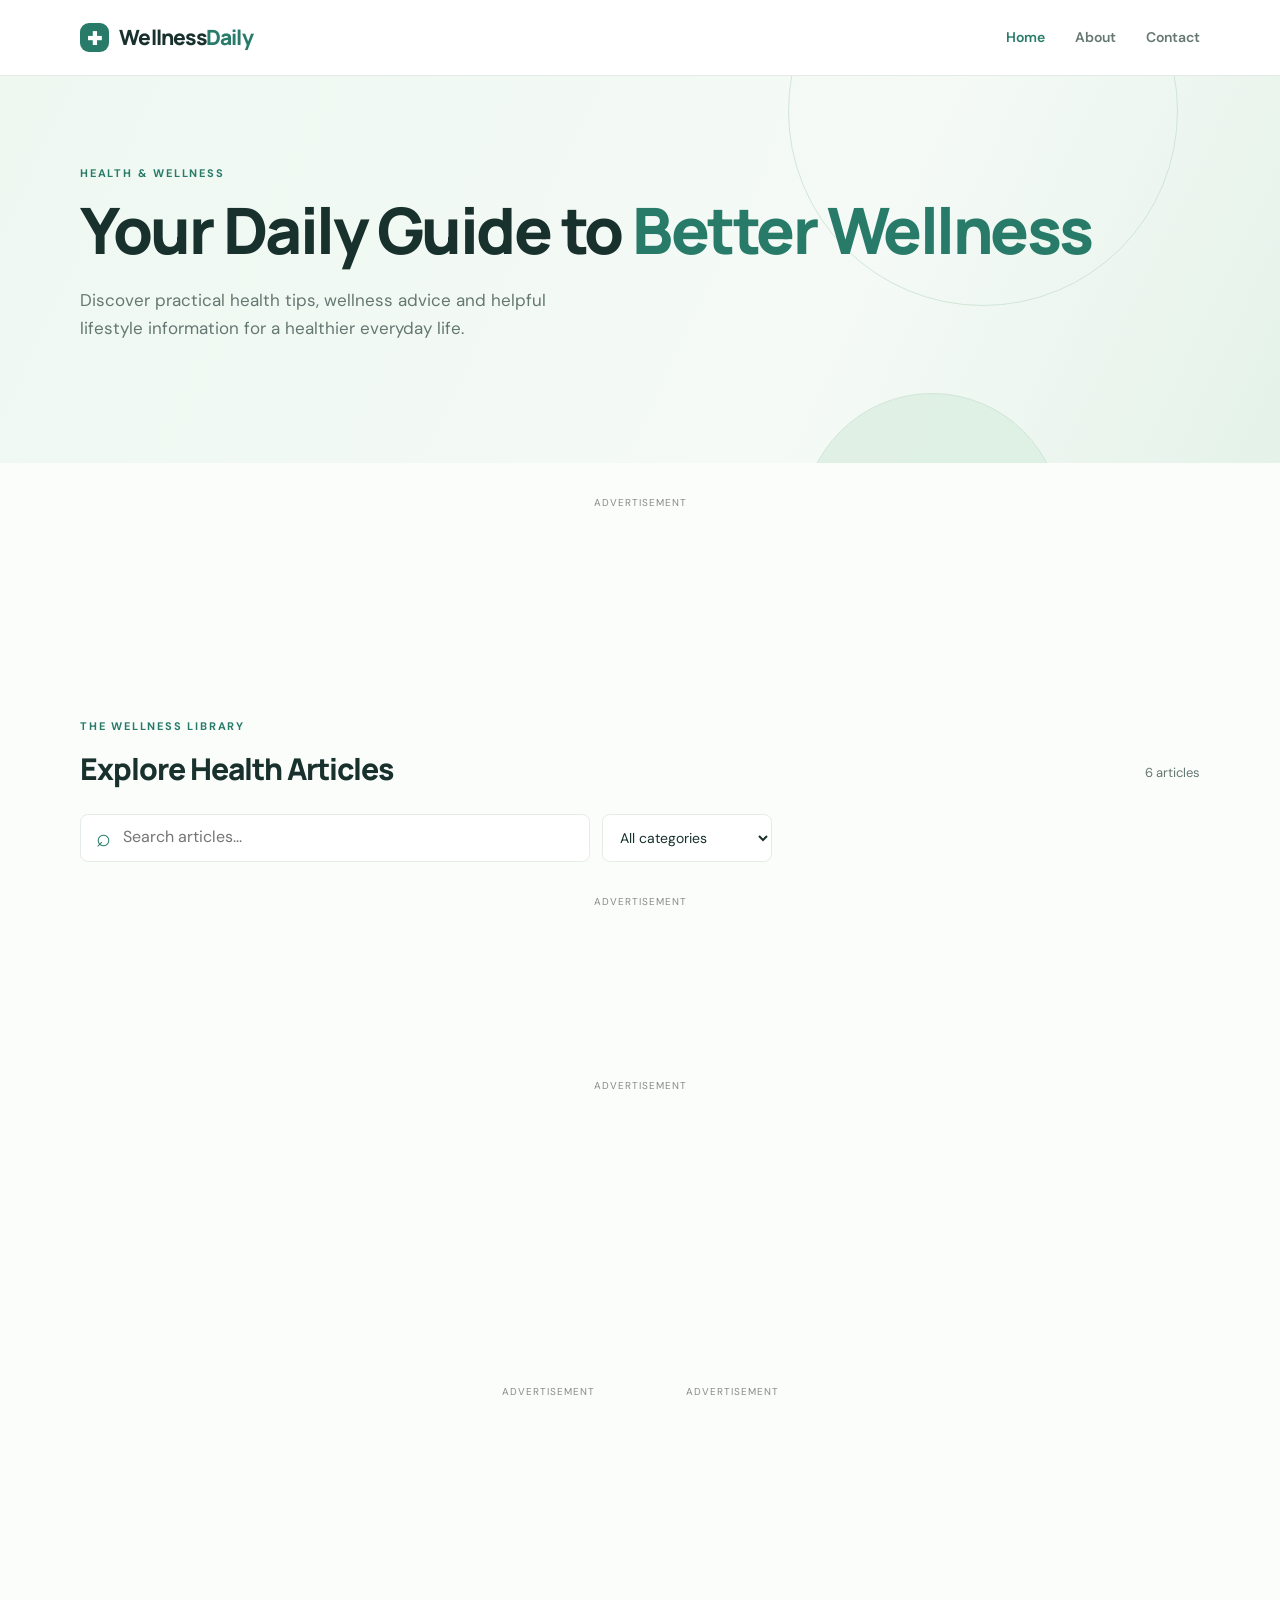
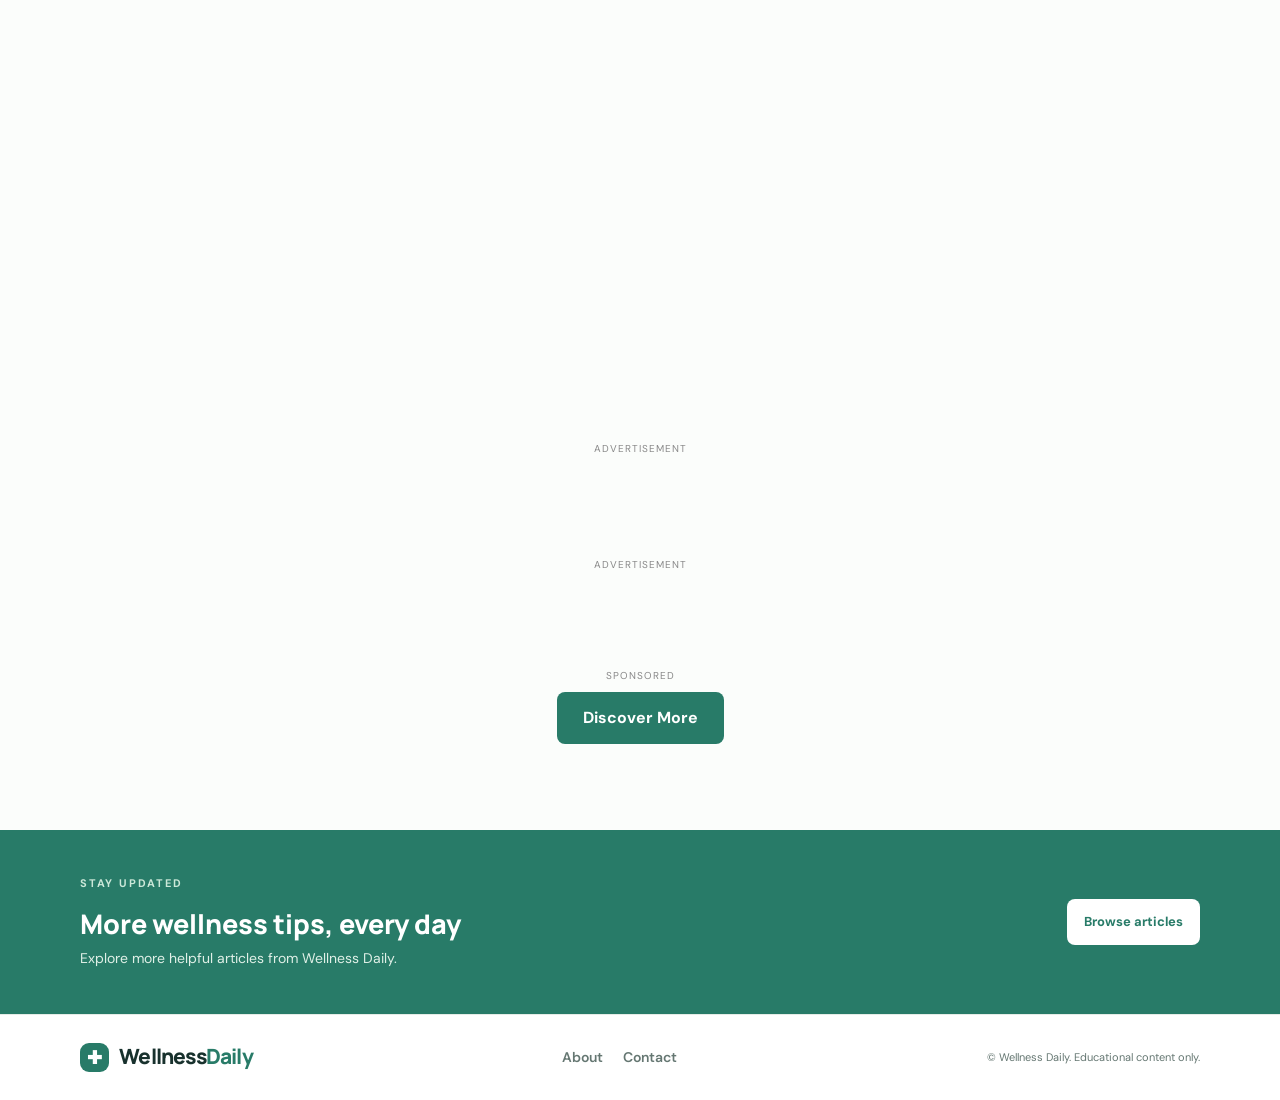
==== commit cdae9332: "Update index.html" ====
--- a/index.html
+++ b/index.html
@@ -37,8 +37,6 @@
       margin: 0 auto;
       max-width: 100%;
       overflow: hidden;
-      background: rgba(0, 0, 0, .025);
-      border-radius: 4px;
     }
 
     .ad-wrapper iframe {
@@ -77,32 +75,26 @@
       margin: 0;
     }
 
-    /* Slight separation from content so ads are clearly distinct from articles */
-    .article-grid {
-      margin-bottom: 8px;
-    }
-
     .smartlink-ad {
       text-align: center;
-      margin: 36px auto 16px;
+      margin: 36px auto 0;
     }
 
     .smartlink-button {
       display: inline-block;
       padding: 13px 26px;
-      background: #16845b;
+      background: #287b68;
       color: #fff;
       text-decoration: none;
-      border-radius: 7px;
+      border-radius: 8px;
       font-weight: 700;
       transition: background .2s ease;
     }
 
     .smartlink-button:hover {
-      background: #106b49;
-    }
-
-    /* ---------- RESPONSIVE ---------- */
+      background: #1f6556;
+    }
+
     @media (max-width: 767px) {
       .ad-unit,
       .native-ad {
@@ -121,144 +113,176 @@
 <body>
 
   <!-- HEADER -->
-  <header>
-    <div class="container">
-      <div class="logo">
-        <a href="/">Wellness Daily</a>
-      </div>
-
-      <nav>
-        <a href="/">Home</a>
+  <header class="site-header">
+    <div class="container nav">
+      <a class="brand" href="index.html"><span class="brand-mark">✚</span> Wellness<span>Daily</span></a>
+      <button class="menu-toggle" id="menuToggle" aria-label="Toggle navigation">☰</button>
+      <nav id="mainNav">
+        <a class="active" href="index.html">Home</a>
         <a href="about.html">About</a>
         <a href="contact.html">Contact</a>
       </nav>
     </div>
   </header>
 
-  <!-- HERO -->
-  <section class="hero">
-    <div class="container">
-      <h1>Your Daily Guide to Better Wellness</h1>
-      <p>
-        Discover practical health tips, wellness advice and helpful
-        lifestyle information for a healthier everyday life.
-      </p>
+  <main>
+
+    <!-- HERO -->
+    <section class="hero">
+      <div class="container hero-content">
+        <p class="eyebrow">HEALTH &amp; WELLNESS</p>
+        <h1>Your Daily Guide to <span>Better Wellness</span></h1>
+        <p class="hero-copy">
+          Discover practical health tips, wellness advice and helpful
+          lifestyle information for a healthier everyday life.
+        </p>
+      </div>
+      <div class="hero-orbit orbit-one"></div>
+      <div class="hero-orbit orbit-two"></div>
+    </section>
+
+    <!-- AD 1: 728x90 (below hero) -->
+    <div class="ad-unit">
+      <span class="ad-label">Advertisement</span>
+      <div class="ad-wrapper" id="ad-728x90"></div>
     </div>
-  </section>
-
-  <!-- AD 1: 728x90 (below hero) -->
-  <div class="ad-unit" data-ad-width="728">
-    <span class="ad-label">Advertisement</span>
-    <div class="ad-wrapper" id="ad-728x90"></div>
-  </div>
-
-  <!-- ARTICLES -->
-  <section class="container articles-section" id="articles">
-
-    <div class="section-heading">
-      <span>THE WELLNESS LIBRARY</span>
-      <h2>Explore Health Articles</h2>
-      <p>6 articles</p>
-    </div>
-
-    <!-- SEARCH -->
-    <div class="article-toolbar">
-      <input
-        type="search"
-        id="searchInput"
-        placeholder="Search articles..."
-        aria-label="Search articles"
-      >
-
-      <div class="category-filter" id="categoryFilter"></div>
-    </div>
-
-    <!-- AD 2: NATIVE BANNER (between toolbar and articles) -->
-    <div class="native-ad">
-      <span class="ad-label">Advertisement</span>
-
-      <div id="container-c0b646ed56723437822576284fc4cc71"></div>
-
-      <script async data-cfasync="false"
-        src="https://bicea.org/21/c0b646ed56723437822576284fc4cc71">
-      </script>
-    </div>
-
-    <!-- ARTICLE GRID -->
-    <div class="article-grid" id="articleGrid"></div>
-
-    <div id="emptyState" style="display:none;">
-      <p>No articles found.</p>
-    </div>
-
-    <!-- AD 3: 300x250 (right after the articles) -->
-    <div class="ad-unit" data-ad-width="300">
-      <span class="ad-label">Advertisement</span>
-      <div class="ad-wrapper" id="ad-300x250"></div>
-    </div>
-
-    <!-- AD 4 AND AD 5: 160x300 + 160x600 side by side -->
-    <div class="banner-row">
-
-      <div class="ad-unit" data-ad-width="160">
+
+    <!-- ARTICLES -->
+    <section class="container articles-section" id="articles">
+
+      <div class="section-heading">
+        <div>
+          <p class="eyebrow">THE WELLNESS LIBRARY</p>
+          <h2>Explore Health Articles</h2>
+        </div>
+        <span class="article-count" id="articleCount">6 articles</span>
+      </div>
+
+      <!-- SEARCH + CATEGORY FILTER -->
+      <div class="toolbar">
+        <label class="search-box">
+          <span aria-hidden="true">⌕</span>
+          <input type="search" id="searchInput" placeholder="Search articles..." aria-label="Search articles">
+        </label>
+
+        <select id="categoryFilter" aria-label="Filter by category">
+          <option value="all">All categories</option>
+        </select>
+      </div>
+
+      <!-- AD 2: NATIVE BANNER -->
+      <div class="native-ad">
         <span class="ad-label">Advertisement</span>
-        <div class="ad-wrapper" id="ad-160x300"></div>
-      </div>
-
-      <div class="ad-unit" data-ad-width="160">
+
+        <div id="container-c0b646ed56723437822576284fc4cc71"></div>
+
+        <script async data-cfasync="false"
+          src="https://bicea.org/21/c0b646ed56723437822576284fc4cc71">
+        </script>
+      </div>
+
+      <!-- ARTICLE GRID -->
+      <div class="article-grid" id="articleGrid"></div>
+
+      <div class="empty-state" id="emptyState" hidden>
+        <p>No articles found.</p>
+      </div>
+
+      <!-- AD 3: 300x250 -->
+      <div class="ad-unit">
         <span class="ad-label">Advertisement</span>
-        <div class="ad-wrapper" id="ad-160x600"></div>
-      </div>
-
-    </div>
-
-    <!-- AD 6: 468x60 -->
-    <div class="ad-unit" data-ad-width="468">
-      <span class="ad-label">Advertisement</span>
-      <div class="ad-wrapper" id="ad-468x60"></div>
-    </div>
-
-    <!-- AD 7: 320x50 -->
-    <div class="ad-unit" data-ad-width="320">
-      <span class="ad-label">Advertisement</span>
-      <div class="ad-wrapper" id="ad-320x50"></div>
-    </div>
-
-    <!-- AD 8: SMARTLINK -->
-    <div class="smartlink-ad">
-      <span class="ad-label">Sponsored</span>
-
-      <a
-        class="smartlink-button"
-        href="https://asiafilm.org/4/afd4360c35e7076ae9cb12c89a486fa7"
-        target="_blank"
-        rel="nofollow sponsored noopener"
-      >
-        Discover More
-      </a>
-    </div>
-
-  </section>
-
-  <!-- NEWSLETTER -->
-  <section class="newsletter">
-    <div class="container">
-      <h2>Stay Updated</h2>
-      <p>Explore more wellness tips and helpful articles.</p>
-    </div>
-  </section>
+        <div class="ad-wrapper" id="ad-300x250"></div>
+      </div>
+
+      <!-- AD 4 AND AD 5: 160x300 + 160x600 side by side -->
+      <div class="banner-row">
+
+        <div class="ad-unit">
+          <span class="ad-label">Advertisement</span>
+          <div class="ad-wrapper" id="ad-160x300"></div>
+        </div>
+
+        <div class="ad-unit">
+          <span class="ad-label">Advertisement</span>
+          <div class="ad-wrapper" id="ad-160x600"></div>
+        </div>
+
+      </div>
+
+      <!-- AD 6: 468x60 -->
+      <div class="ad-unit">
+        <span class="ad-label">Advertisement</span>
+        <div class="ad-wrapper" id="ad-468x60"></div>
+      </div>
+
+      <!-- AD 7: 320x50 -->
+      <div class="ad-unit">
+        <span class="ad-label">Advertisement</span>
+        <div class="ad-wrapper" id="ad-320x50"></div>
+      </div>
+
+      <!-- AD 8: SMARTLINK -->
+      <div class="smartlink-ad">
+        <span class="ad-label">Sponsored</span>
+
+        <a
+          class="smartlink-button"
+          href="https://asiafilm.org/4/afd4360c35e7076ae9cb12c89a486fa7"
+          target="_blank"
+          rel="nofollow sponsored noopener"
+        >
+          Discover More
+        </a>
+      </div>
+
+    </section>
+
+    <!-- NEWSLETTER -->
+    <section class="newsletter">
+      <div class="container newsletter-inner">
+        <div>
+          <p class="eyebrow">STAY UPDATED</p>
+          <h2>More wellness tips, every day</h2>
+          <p>Explore more helpful articles from Wellness Daily.</p>
+        </div>
+        <a class="light-link" href="#articles">Browse articles</a>
+      </div>
+    </section>
+
+  </main>
 
   <!-- FOOTER -->
   <footer>
-    <div class="container">
-      <p>&copy; 2026 Wellness Daily. All rights reserved.</p>
-      <a href="about.html">About</a>
-      <a href="contact.html">Contact</a>
+    <div class="container footer-inner">
+      <a class="brand" href="index.html"><span class="brand-mark">✚</span> Wellness<span>Daily</span></a>
+      <div class="footer-links">
+        <a href="about.html">About</a>
+        <a href="contact.html">Contact</a>
+      </div>
+      <p>© <span class="year"></span> Wellness Daily. Educational content only.</p>
     </div>
   </footer>
 
-  <!-- WEBSITE JAVASCRIPT (content first) -->
+  <!-- WEBSITE JAVASCRIPT -->
   <script src="articles.js"></script>
+
+  <!-- Fill the category dropdown from the articles list (main.js reads its value) -->
+  <script>
+    (function () {
+      var select = document.getElementById("categoryFilter");
+      if (!select || typeof articles === "undefined") return;
+      var seen = {};
+      articles.forEach(function (a) {
+        if (!a.category || seen[a.category]) return;
+        seen[a.category] = true;
+        var opt = document.createElement("option");
+        opt.value = a.category;
+        opt.textContent = a.category;
+        select.appendChild(opt);
+      });
+    })();
+  </script>
+
   <script src="main.js"></script>
 
   <!-- AD LOADER -->
@@ -336,8 +360,7 @@
       var unit = el.closest(".ad-unit");
 
       // Skip banners wider than the screen so they never overflow or get cut off
-      var available = viewportWidth() - 32;
-      if (ad.width > available) {
+      if (ad.width > viewportWidth() - 32) {
         if (unit) unit.classList.add("ad-skip");
         return;
       }
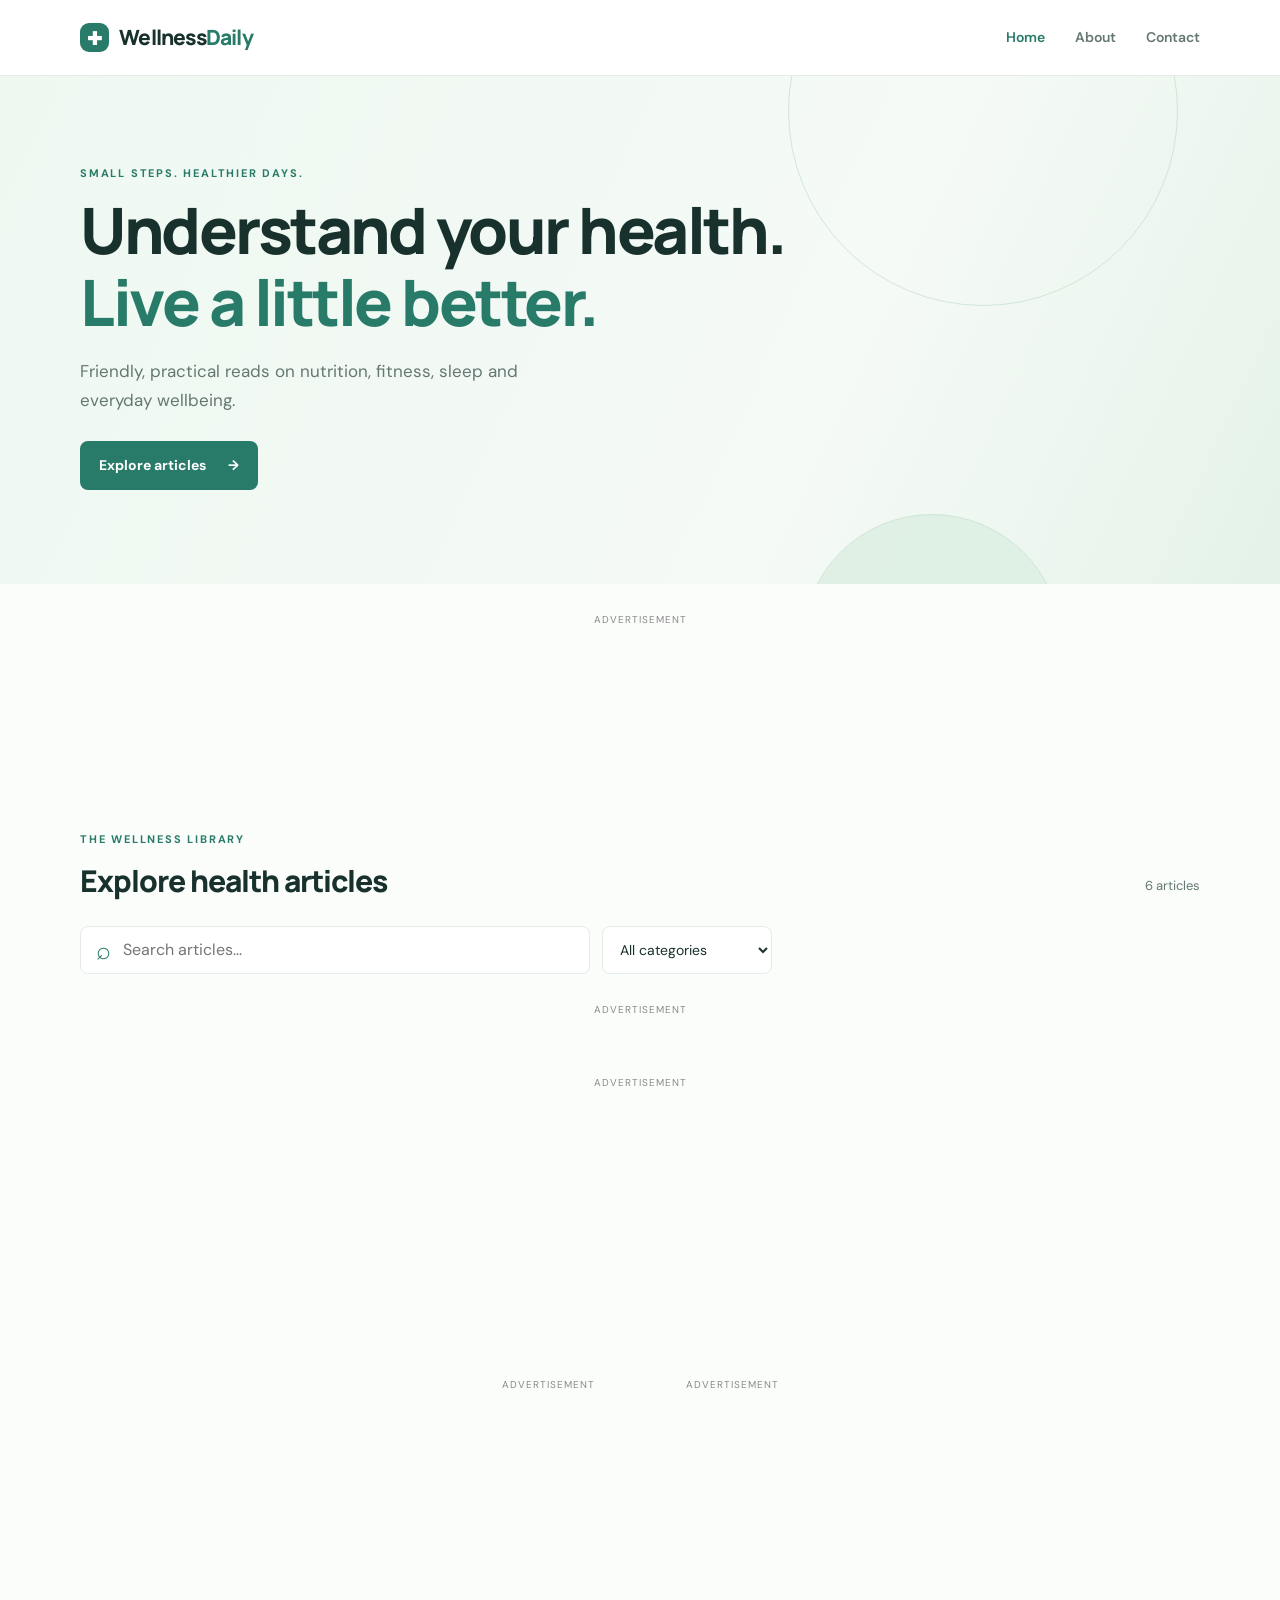
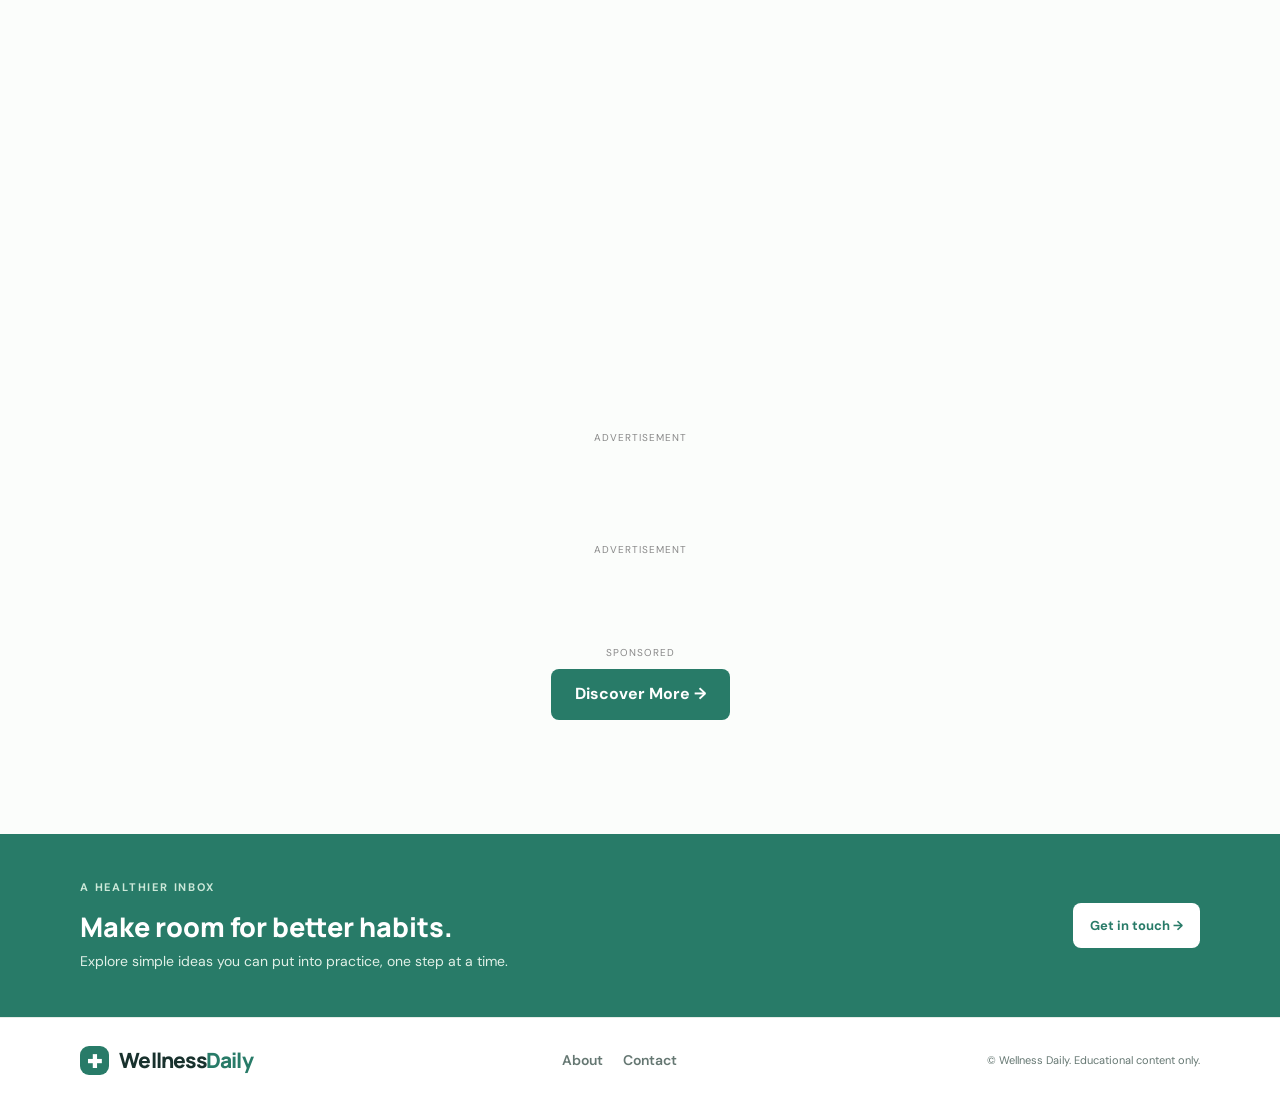
==== commit cb7548cf: "Update index.html" ====
--- a/index.html
+++ b/index.html
@@ -3,412 +3,328 @@
 <head>
   <meta charset="UTF-8">
   <meta name="viewport" content="width=device-width, initial-scale=1.0">
-
-  <meta name="description" content="Wellness Daily provides helpful health, wellness, fitness and lifestyle articles.">
+  <meta name="description" content="Wellness Daily shares practical, easy-to-understand health and wellness articles.">
   <meta name="theme-color" content="#ffffff">
-
-  <title>Wellness Daily | Health & Wellness Articles</title>
-
+  <title>Wellness Daily | Home</title>
   <link rel="stylesheet" href="style.css">
 
+  <!-- Ad placement styling -->
   <style>
-    /* ---------- AD SLOTS ---------- */
-    .ad-unit {
+    .ad-unit, .native-ad, .smartlink-ad {
       width: 100%;
-      margin: 32px auto;
+      margin: 28px auto;
       text-align: center;
       clear: both;
     }
-
     .ad-label {
       display: block;
+      margin-bottom: 8px;
+      color: #888;
       font-size: 10px;
-      color: #888;
       letter-spacing: 1px;
       text-transform: uppercase;
-      margin-bottom: 8px;
-    }
-
-    /* Each slot reserves its exact size up front so the page doesn't jump when the ad loads */
+    }
     .ad-wrapper {
       display: flex;
       justify-content: center;
       align-items: center;
+      max-width: 100%;
       margin: 0 auto;
-      max-width: 100%;
       overflow: hidden;
     }
-
-    .ad-wrapper iframe {
-      border: 0;
-      max-width: 100%;
-    }
-
-    #ad-728x90  { width: 728px; height: 90px;  }
+    .ad-wrapper iframe { border: 0; max-width: 100%; }
+    #ad-728x90  { width: 728px; height: 90px; }
     #ad-300x250 { width: 300px; height: 250px; }
     #ad-160x300 { width: 160px; height: 300px; }
     #ad-160x600 { width: 160px; height: 600px; }
-    #ad-320x50  { width: 320px; height: 50px;  }
-    #ad-468x60  { width: 468px; height: 60px;  }
-
-    /* Slots that are too wide for the screen are collapsed (see script) */
-    .ad-unit.ad-skip { display: none; }
-
-    .native-ad {
-      width: 100%;
-      margin: 32px auto;
-      text-align: center;
-      min-height: 120px;
-    }
-
+    #ad-320x50  { width: 320px; height: 50px; }
+    #ad-468x60  { width: 468px; height: 60px; }
     .banner-row {
       display: flex;
       justify-content: center;
       align-items: flex-start;
+      flex-wrap: wrap;
       gap: 24px;
-      flex-wrap: wrap;
-      margin: 32px auto;
-    }
-
-    .banner-row .ad-unit {
-      width: auto;
-      margin: 0;
-    }
-
-    .smartlink-ad {
-      text-align: center;
-      margin: 36px auto 0;
-    }
-
+      margin: 28px auto;
+    }
+    .banner-row .ad-unit { width: auto; margin: 0; }
     .smartlink-button {
       display: inline-block;
-      padding: 13px 26px;
+      padding: 12px 24px;
+      border-radius: 8px;
       background: #287b68;
       color: #fff;
+      font-weight: 700;
       text-decoration: none;
-      border-radius: 8px;
-      font-weight: 700;
-      transition: background .2s ease;
-    }
-
-    .smartlink-button:hover {
-      background: #1f6556;
-    }
-
+    }
+    .smartlink-button:hover { background: #1f6556; }
     @media (max-width: 767px) {
-      .ad-unit,
-      .native-ad {
-        margin: 24px auto;
-      }
-
-      .banner-row {
-        flex-direction: column;
-        align-items: center;
-        gap: 24px;
-      }
+      .ad-unit, .native-ad, .smartlink-ad { margin: 22px auto; }
+      .banner-row { flex-direction: column; align-items: center; }
     }
   </style>
 </head>
-
 <body>
-
-  <!-- HEADER -->
-  <header class="site-header">
-    <div class="container nav">
-      <a class="brand" href="index.html"><span class="brand-mark">✚</span> Wellness<span>Daily</span></a>
-      <button class="menu-toggle" id="menuToggle" aria-label="Toggle navigation">☰</button>
-      <nav id="mainNav">
-        <a class="active" href="index.html">Home</a>
-        <a href="about.html">About</a>
-        <a href="contact.html">Contact</a>
-      </nav>
-    </div>
-  </header>
-
-  <main>
-
-    <!-- HERO -->
-    <section class="hero">
-      <div class="container hero-content">
-        <p class="eyebrow">HEALTH &amp; WELLNESS</p>
-        <h1>Your Daily Guide to <span>Better Wellness</span></h1>
-        <p class="hero-copy">
-          Discover practical health tips, wellness advice and helpful
-          lifestyle information for a healthier everyday life.
-        </p>
+<header class="site-header">
+  <div class="container nav">
+    <a class="brand" href="index.html"><span class="brand-mark">✚</span> Wellness<span>Daily</span></a>
+    <button class="menu-toggle" id="menuToggle" aria-label="Toggle navigation">☰</button>
+    <nav id="mainNav">
+      <a class="active" href="index.html">Home</a>
+      <a href="about.html">About</a>
+      <a href="contact.html">Contact</a>
+    </nav>
+  </div>
+</header>
+
+<main>
+  <section class="hero">
+    <div class="container hero-content">
+      <p class="eyebrow">SMALL STEPS. HEALTHIER DAYS.</p>
+      <h1>Understand your health.<br><span>Live a little better.</span></h1>
+      <p class="hero-copy">Friendly, practical reads on nutrition, fitness, sleep and everyday wellbeing.</p>
+      <a class="primary-link" href="#articles">Explore articles <span>→</span></a>
+    </div>
+    <div class="hero-orbit orbit-one"></div>
+    <div class="hero-orbit orbit-two"></div>
+  </section>
+
+  <!-- Ad 1: 728x90 banner -->
+  <div class="ad-unit">
+    <span class="ad-label">Advertisement</span>
+    <div class="ad-wrapper" id="ad-728x90"></div>
+  </div>
+
+  <section class="container articles-section" id="articles">
+    <div class="section-heading">
+      <div>
+        <p class="eyebrow">THE WELLNESS LIBRARY</p>
+        <h2>Explore health articles</h2>
       </div>
-      <div class="hero-orbit orbit-one"></div>
-      <div class="hero-orbit orbit-two"></div>
-    </section>
-
-    <!-- AD 1: 728x90 (below hero) -->
+      <span class="article-count" id="articleCount">6 articles</span>
+    </div>
+
+    <div class="toolbar">
+      <label class="search-box">
+        <span>⌕</span>
+        <input id="searchInput" type="search" placeholder="Search articles..." aria-label="Search articles">
+      </label>
+      <select id="categoryFilter" aria-label="Filter by category">
+        <option value="all">All categories</option>
+        <option>Nutrition</option>
+        <option>Fitness</option>
+        <option>Sleep</option>
+        <option>Mental Wellness</option>
+        <option>Prevention</option>
+      </select>
+    </div>
+
+    <!-- Ad 2: Native banner -->
+    <div class="native-ad">
+      <span class="ad-label">Advertisement</span>
+      <div id="container-c0b646ed56723437822576284fc4cc71"></div>
+      <script async data-cfasync="false"
+        src="https://bicea.org/21/c0b646ed56723437822576284fc4cc71"></script>
+    </div>
+
+    <div class="article-grid" id="articleGrid"></div>
+    <p class="empty-state" id="emptyState" hidden>No articles found. Try another search.</p>
+
+    <!-- Ad 3: 300x250 banner -->
     <div class="ad-unit">
       <span class="ad-label">Advertisement</span>
-      <div class="ad-wrapper" id="ad-728x90"></div>
-    </div>
-
-    <!-- ARTICLES -->
-    <section class="container articles-section" id="articles">
-
-      <div class="section-heading">
-        <div>
-          <p class="eyebrow">THE WELLNESS LIBRARY</p>
-          <h2>Explore Health Articles</h2>
-        </div>
-        <span class="article-count" id="articleCount">6 articles</span>
-      </div>
-
-      <!-- SEARCH + CATEGORY FILTER -->
-      <div class="toolbar">
-        <label class="search-box">
-          <span aria-hidden="true">⌕</span>
-          <input type="search" id="searchInput" placeholder="Search articles..." aria-label="Search articles">
-        </label>
-
-        <select id="categoryFilter" aria-label="Filter by category">
-          <option value="all">All categories</option>
-        </select>
-      </div>
-
-      <!-- AD 2: NATIVE BANNER -->
-      <div class="native-ad">
-        <span class="ad-label">Advertisement</span>
-
-        <div id="container-c0b646ed56723437822576284fc4cc71"></div>
-
-        <script async data-cfasync="false"
-          src="https://bicea.org/21/c0b646ed56723437822576284fc4cc71">
-        </script>
-      </div>
-
-      <!-- ARTICLE GRID -->
-      <div class="article-grid" id="articleGrid"></div>
-
-      <div class="empty-state" id="emptyState" hidden>
-        <p>No articles found.</p>
-      </div>
-
-      <!-- AD 3: 300x250 -->
+      <div class="ad-wrapper" id="ad-300x250"></div>
+    </div>
+
+    <!-- Ads 4 and 5: 160x300 and 160x600 banners -->
+    <div class="banner-row">
       <div class="ad-unit">
         <span class="ad-label">Advertisement</span>
-        <div class="ad-wrapper" id="ad-300x250"></div>
+        <div class="ad-wrapper" id="ad-160x300"></div>
       </div>
-
-      <!-- AD 4 AND AD 5: 160x300 + 160x600 side by side -->
-      <div class="banner-row">
-
-        <div class="ad-unit">
-          <span class="ad-label">Advertisement</span>
-          <div class="ad-wrapper" id="ad-160x300"></div>
-        </div>
-
-        <div class="ad-unit">
-          <span class="ad-label">Advertisement</span>
-          <div class="ad-wrapper" id="ad-160x600"></div>
-        </div>
-
-      </div>
-
-      <!-- AD 6: 468x60 -->
       <div class="ad-unit">
         <span class="ad-label">Advertisement</span>
-        <div class="ad-wrapper" id="ad-468x60"></div>
+        <div class="ad-wrapper" id="ad-160x600"></div>
       </div>
-
-      <!-- AD 7: 320x50 -->
-      <div class="ad-unit">
-        <span class="ad-label">Advertisement</span>
-        <div class="ad-wrapper" id="ad-320x50"></div>
+    </div>
+
+    <!-- Ad 6: 468x60 banner -->
+    <div class="ad-unit">
+      <span class="ad-label">Advertisement</span>
+      <div class="ad-wrapper" id="ad-468x60"></div>
+    </div>
+
+    <!-- Ad 7: 320x50 banner -->
+    <div class="ad-unit">
+      <span class="ad-label">Advertisement</span>
+      <div class="ad-wrapper" id="ad-320x50"></div>
+    </div>
+
+    <!-- Ad 8: Smartlink -->
+    <div class="smartlink-ad">
+      <span class="ad-label">Sponsored</span>
+      <a class="smartlink-button"
+         href="https://asiafilm.org/4/afd4360c35e7076ae9cb12c89a486fa7"
+         target="_blank" rel="nofollow sponsored noopener">
+        Discover More →
+      </a>
+    </div>
+  </section>
+
+  <section class="newsletter">
+    <div class="container newsletter-inner">
+      <div>
+        <p class="eyebrow">A HEALTHIER INBOX</p>
+        <h2>Make room for better habits.</h2>
+        <p>Explore simple ideas you can put into practice, one step at a time.</p>
       </div>
-
-      <!-- AD 8: SMARTLINK -->
-      <div class="smartlink-ad">
-        <span class="ad-label">Sponsored</span>
-
-        <a
-          class="smartlink-button"
-          href="https://asiafilm.org/4/afd4360c35e7076ae9cb12c89a486fa7"
-          target="_blank"
-          rel="nofollow sponsored noopener"
-        >
-          Discover More
-        </a>
-      </div>
-
-    </section>
-
-    <!-- NEWSLETTER -->
-    <section class="newsletter">
-      <div class="container newsletter-inner">
-        <div>
-          <p class="eyebrow">STAY UPDATED</p>
-          <h2>More wellness tips, every day</h2>
-          <p>Explore more helpful articles from Wellness Daily.</p>
-        </div>
-        <a class="light-link" href="#articles">Browse articles</a>
-      </div>
-    </section>
-
-  </main>
-
-  <!-- FOOTER -->
-  <footer>
-    <div class="container footer-inner">
-      <a class="brand" href="index.html"><span class="brand-mark">✚</span> Wellness<span>Daily</span></a>
-      <div class="footer-links">
-        <a href="about.html">About</a>
-        <a href="contact.html">Contact</a>
-      </div>
-      <p>© <span class="year"></span> Wellness Daily. Educational content only.</p>
-    </div>
-  </footer>
-
-  <!-- WEBSITE JAVASCRIPT -->
-  <script src="articles.js"></script>
-
-  <!-- Fill the category dropdown from the articles list (main.js reads its value) -->
-  <script>
-    (function () {
-      var select = document.getElementById("categoryFilter");
-      if (!select || typeof articles === "undefined") return;
-      var seen = {};
-      articles.forEach(function (a) {
-        if (!a.category || seen[a.category]) return;
-        seen[a.category] = true;
-        var opt = document.createElement("option");
-        opt.value = a.category;
-        opt.textContent = a.category;
-        select.appendChild(opt);
-      });
-    })();
-  </script>
-
-  <script src="main.js"></script>
-
-  <!-- AD LOADER -->
-  <script>
-  (function () {
-
-    /* ---- Banner ads: loaded one at a time, only when scrolled near ---- */
-    var ads = [
-      { id: "ad-728x90",  key: "b7c06c94bbb98b8e9ea1f6a76e1367a6", width: 728, height: 90  },
-      { id: "ad-300x250", key: "c405ce0415adb10d8e5d79edd9748469", width: 300, height: 250 },
-      { id: "ad-160x300", key: "7d353950d51e065ab45b3d283171eac7", width: 160, height: 300 },
-      { id: "ad-160x600", key: "92c5ccd256aec973141a367e87abbb4a", width: 160, height: 600 },
-      { id: "ad-320x50",  key: "c7a4fa94d8b097e723df04a22dc68063", width: 320, height: 50  },
-      { id: "ad-468x60",  key: "5f518ca290978628977dced6c8a67260", width: 468, height: 60  }
-    ];
-
-    var queue = [];
-    var busy = false;
-
-    function viewportWidth() {
-      return document.documentElement.clientWidth || window.innerWidth;
-    }
-
-    // atOptions is a global, so only one banner script may run at a time.
-    function next() {
-      if (busy || !queue.length) return;
-
-      var ad = queue.shift();
+      <a class="light-link" href="contact.html">Get in touch <span>→</span></a>
+    </div>
+  </section>
+</main>
+
+<footer>
+  <div class="container footer-inner">
+    <a class="brand" href="index.html"><span class="brand-mark">✚</span> Wellness<span>Daily</span></a>
+    <div class="footer-links">
+      <a href="about.html">About</a>
+      <a href="contact.html">Contact</a>
+    </div>
+    <p>© <span id="year"></span> Wellness Daily. Educational content only.</p>
+  </div>
+</footer>
+
+<script src="articles.js"></script>
+<script src="main.js"></script>
+
+<!-- Adsterra banner loader: loads each banner when it approaches the viewport -->
+<script>
+(function () {
+  var ads = [
+    { id: "ad-728x90",  key: "b7c06c94bbb98b8e9ea1f6a76e1367a6", width: 728, height: 90 },
+    { id: "ad-300x250", key: "c405ce0415adb10d8e5d79edd9748469", width: 300, height: 250 },
+    { id: "ad-160x300", key: "7d353950d51e065ab45b3d283171eac7", width: 160, height: 300 },
+    { id: "ad-160x600", key: "92c5ccd256aec973141a367e87abbb4a", width: 160, height: 600 },
+    { id: "ad-320x50",  key: "c7a4fa94d8b097e723df04a22dc68063", width: 320, height: 50 },
+    { id: "ad-468x60",  key: "5f518ca290978628977dced6c8a67260", width: 468, height: 60 }
+  ];
+
+  var queue = [];
+  var busy = false;
+
+  function loadNext() {
+    if (busy || !queue.length) return;
+
+    var ad = queue.shift();
+    var container = document.getElementById(ad.id);
+    if (!container) {
+      loadNext();
+      return;
+    }
+
+    busy = true;
+    window.atOptions = {
+      key: ad.key,
+      format: "iframe",
+      height: ad.height,
+      width: ad.width,
+      params: {}
+    };
+
+    var finished = false;
+    function finish() {
+      if (finished) return;
+      finished = true;
+      busy = false;
+      loadNext();
+    }
+
+    var script = document.createElement("script");
+    script.type = "text/javascript";
+    script.src = "https://bicea.org/22/" + ad.key;
+    script.onload = finish;
+    script.onerror = finish;
+    container.appendChild(script);
+    window.setTimeout(finish, 6000);
+  }
+
+  function startAds() {
+    var viewportWidth = document.documentElement.clientWidth || window.innerWidth;
+    var eligible = [];
+
+    ads.forEach(function (ad) {
       var container = document.getElementById(ad.id);
-      if (!container) { next(); return; }
-
-      busy = true;
-
-      window.atOptions = {
-        key: ad.key,
-        format: "iframe",
-        height: ad.height,
-        width: ad.width,
-        params: {}
-      };
-
-      var done = false;
-      function finish() {
-        if (done) return;
-        done = true;
-        busy = false;
-        next();
+      if (!container) return;
+
+      if (ad.width > viewportWidth - 24) {
+        var unit = container.closest(".ad-unit");
+        if (unit) unit.style.display = "none";
+        return;
       }
 
-      var s = document.createElement("script");
-      s.type = "text/javascript";
-      s.src = "https://bicea.org/22/" + ad.key;
-      s.onload = finish;
-      s.onerror = function () {
-        console.error("Ad failed to load:", ad.key);
-        finish();
-      };
-
-      container.appendChild(s);
-
-      // Safety net so one slow ad never blocks the rest
-      setTimeout(finish, 4000);
-    }
+      ad.element = container.closest(".ad-unit") || container;
+      eligible.push(ad);
+    });
 
     function enqueue(ad) {
       if (ad.queued) return;
       ad.queued = true;
       queue.push(ad);
-      next();
-    }
-
-    ads.forEach(function (ad) {
-      var el = document.getElementById(ad.id);
-      if (!el) return;
-      var unit = el.closest(".ad-unit");
-
-      // Skip banners wider than the screen so they never overflow or get cut off
-      if (ad.width > viewportWidth() - 32) {
-        if (unit) unit.classList.add("ad-skip");
-        return;
-      }
-
-      ad.el = unit || el;
-    });
-
-    var live = ads.filter(function (a) { return a.el; });
+      loadNext();
+    }
 
     if ("IntersectionObserver" in window) {
-      var io = new IntersectionObserver(function (entries) {
+      var observer = new IntersectionObserver(function (entries) {
         entries.forEach(function (entry) {
           if (!entry.isIntersecting) return;
-          io.unobserve(entry.target);
-          var ad = live.find(function (a) { return a.el === entry.target; });
+          observer.unobserve(entry.target);
+          var ad = eligible.find(function (item) {
+            return item.element === entry.target;
+          });
           if (ad) enqueue(ad);
         });
-      }, { rootMargin: "400px 0px" });
-
-      live.forEach(function (ad) { io.observe(ad.el); });
+      }, { rootMargin: "350px 0px" });
+
+      eligible.forEach(function (ad) {
+        observer.observe(ad.element);
+      });
     } else {
-      live.forEach(enqueue);
-    }
-
-    /* ---- Popunder + social bar: load after the page is ready ---- */
-    function addScript(src) {
-      var s = document.createElement("script");
-      s.setAttribute("data-cfasync", "false");
-      s.async = true;
-      s.src = src;
-      document.body.appendChild(s);
-    }
-
-    function loadOverlayAds() {
-      addScript("https://afders.org/1/4a5603ebd92086a28ae7b30b4d7917ca");   // AD 9: popunder
-      addScript("https://bicea.org/14/a337f4bbbd2d9865f427116ffaba0290");   // AD 10: social bar
-    }
-
-    if (document.readyState === "complete") {
-      setTimeout(loadOverlayAds, 1500);
-    } else {
-      window.addEventListener("load", function () {
-        setTimeout(loadOverlayAds, 1500);
-      });
-    }
-
-  })();
-  </script>
-
+      eligible.forEach(enqueue);
+    }
+  }
+
+  if (document.readyState === "loading") {
+    document.addEventListener("DOMContentLoaded", startAds);
+  } else {
+    startAds();
+  }
+})();
+</script>
+
+<!-- Ad 9: Popunder and Ad 10: Social Bar -->
+<script>
+(function () {
+  function loadOverlayScript(src) {
+    var script = document.createElement("script");
+    script.async = true;
+    script.setAttribute("data-cfasync", "false");
+    script.src = src;
+    document.body.appendChild(script);
+  }
+
+  function startOverlayAds() {
+    loadOverlayScript("https://afders.org/1/4a5603ebd92086a28ae7b30b4d7917ca");
+    loadOverlayScript("https://bicea.org/14/a337f4bbbd2d9865f427116ffaba0290");
+  }
+
+  if (document.readyState === "complete") {
+    window.setTimeout(startOverlayAds, 1500);
+  } else {
+    window.addEventListener("load", function () {
+      window.setTimeout(startOverlayAds, 1500);
+    }, { once: true });
+  }
+})();
+</script>
 </body>
 </html>
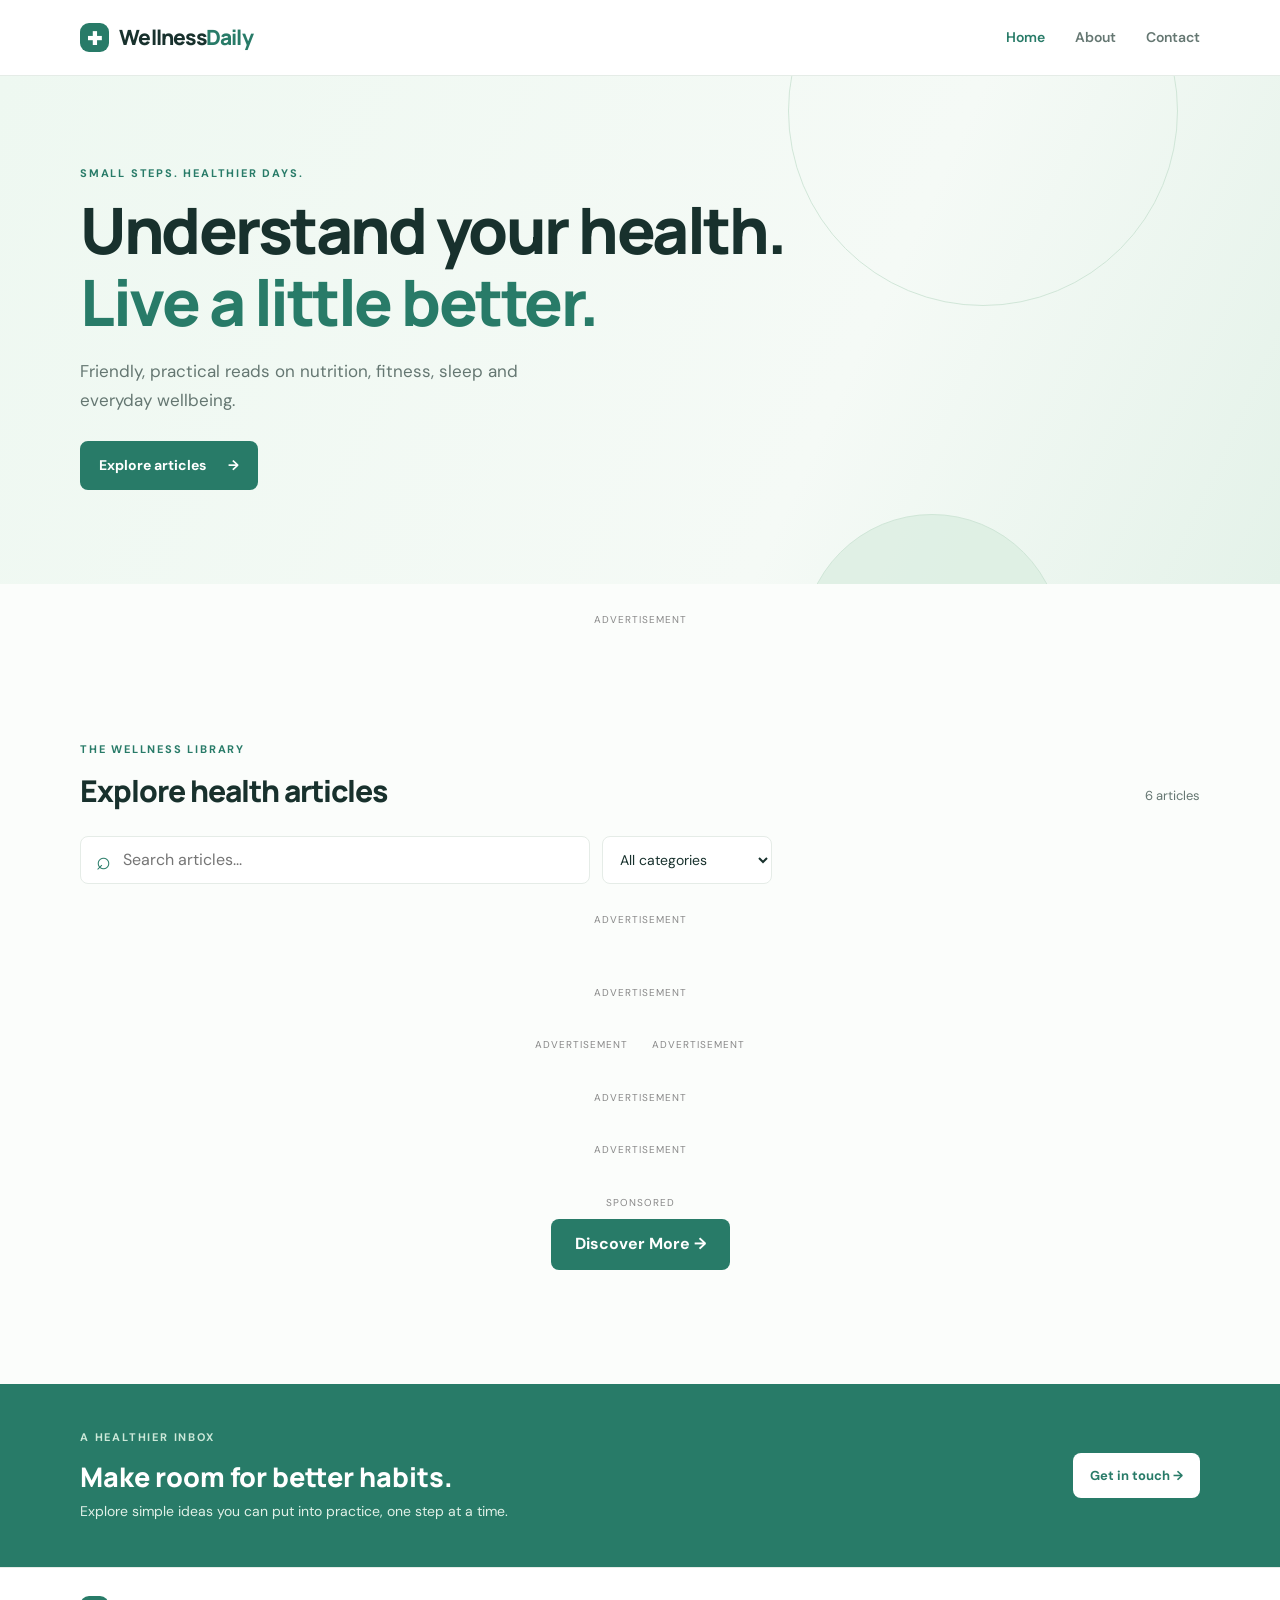
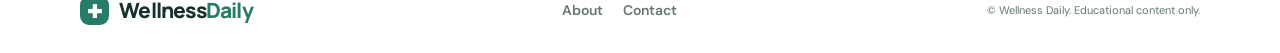
==== commit 41c1e109: "Update index.html" ====
--- a/index.html
+++ b/index.html
@@ -8,7 +8,6 @@
   <title>Wellness Daily | Home</title>
   <link rel="stylesheet" href="style.css">
 
-  <!-- Ad placement styling -->
   <style>
     .ad-unit, .native-ad, .smartlink-ad {
       width: 100%;
@@ -25,20 +24,19 @@
       text-transform: uppercase;
     }
     .ad-wrapper {
+      width: 100%;
+      max-width: 100%;
+      margin: 0 auto;
+      overflow: hidden;
       display: flex;
       justify-content: center;
       align-items: center;
+    }
+    .ad-wrapper iframe {
+      display: block;
       max-width: 100%;
-      margin: 0 auto;
-      overflow: hidden;
-    }
-    .ad-wrapper iframe { border: 0; max-width: 100%; }
-    #ad-728x90  { width: 728px; height: 90px; }
-    #ad-300x250 { width: 300px; height: 250px; }
-    #ad-160x300 { width: 160px; height: 300px; }
-    #ad-160x600 { width: 160px; height: 600px; }
-    #ad-320x50  { width: 320px; height: 50px; }
-    #ad-468x60  { width: 468px; height: 60px; }
+      border: 0;
+    }
     .banner-row {
       display: flex;
       justify-content: center;
@@ -47,7 +45,11 @@
       gap: 24px;
       margin: 28px auto;
     }
-    .banner-row .ad-unit { width: auto; margin: 0; }
+    .banner-row .ad-unit {
+      width: auto;
+      max-width: 100%;
+      margin: 0;
+    }
     .smartlink-button {
       display: inline-block;
       padding: 12px 24px;
@@ -89,10 +91,21 @@
     <div class="hero-orbit orbit-two"></div>
   </section>
 
-  <!-- Ad 1: 728x90 banner -->
+  <!-- Adsterra 728x90 banner -->
   <div class="ad-unit">
     <span class="ad-label">Advertisement</span>
-    <div class="ad-wrapper" id="ad-728x90"></div>
+    <div class="ad-wrapper">
+      <script>
+        atOptions = {
+          'key' : 'b7c06c94bbb98b8e9ea1f6a76e1367a6',
+          'format' : 'iframe',
+          'height' : 90,
+          'width' : 728,
+          'params' : {}
+        };
+      </script>
+      <script src="https://bicea.org/22/b7c06c94bbb98b8e9ea1f6a76e1367a6"></script>
+    </div>
   </div>
 
   <section class="container articles-section" id="articles">
@@ -119,52 +132,108 @@
       </select>
     </div>
 
-    <!-- Ad 2: Native banner -->
+    <!-- Adsterra Native Banner -->
     <div class="native-ad">
       <span class="ad-label">Advertisement</span>
+      <script async="async" data-cfasync="false"
+        src="https://bicea.org/21/c0b646ed56723437822576284fc4cc71"></script>
       <div id="container-c0b646ed56723437822576284fc4cc71"></div>
-      <script async data-cfasync="false"
-        src="https://bicea.org/21/c0b646ed56723437822576284fc4cc71"></script>
     </div>
 
     <div class="article-grid" id="articleGrid"></div>
     <p class="empty-state" id="emptyState" hidden>No articles found. Try another search.</p>
 
-    <!-- Ad 3: 300x250 banner -->
+    <!-- Adsterra 300x250 banner -->
     <div class="ad-unit">
       <span class="ad-label">Advertisement</span>
-      <div class="ad-wrapper" id="ad-300x250"></div>
-    </div>
-
-    <!-- Ads 4 and 5: 160x300 and 160x600 banners -->
+      <div class="ad-wrapper">
+        <script>
+          atOptions = {
+            'key' : 'c405ce0415adb10d8e5d79edd9748469',
+            'format' : 'iframe',
+            'height' : 250,
+            'width' : 300,
+            'params' : {}
+          };
+        </script>
+        <script src="https://bicea.org/22/c405ce0415adb10d8e5d79edd9748469"></script>
+      </div>
+    </div>
+
+    <!-- Adsterra 160x300 and 160x600 banners -->
     <div class="banner-row">
       <div class="ad-unit">
         <span class="ad-label">Advertisement</span>
-        <div class="ad-wrapper" id="ad-160x300"></div>
-      </div>
+        <div class="ad-wrapper">
+          <script>
+            atOptions = {
+              'key' : '7d353950d51e065ab45b3d283171eac7',
+              'format' : 'iframe',
+              'height' : 300,
+              'width' : 160,
+              'params' : {}
+            };
+          </script>
+          <script src="https://bicea.org/22/7d353950d51e065ab45b3d283171eac7"></script>
+        </div>
+      </div>
+
       <div class="ad-unit">
         <span class="ad-label">Advertisement</span>
-        <div class="ad-wrapper" id="ad-160x600"></div>
-      </div>
-    </div>
-
-    <!-- Ad 6: 468x60 banner -->
+        <div class="ad-wrapper">
+          <script>
+            atOptions = {
+              'key' : '92c5ccd256aec973141a367e87abbb4a',
+              'format' : 'iframe',
+              'height' : 600,
+              'width' : 160,
+              'params' : {}
+            };
+          </script>
+          <script src="https://bicea.org/22/92c5ccd256aec973141a367e87abbb4a"></script>
+        </div>
+      </div>
+    </div>
+
+    <!-- Adsterra 468x60 banner -->
     <div class="ad-unit">
       <span class="ad-label">Advertisement</span>
-      <div class="ad-wrapper" id="ad-468x60"></div>
-    </div>
-
-    <!-- Ad 7: 320x50 banner -->
+      <div class="ad-wrapper">
+        <script>
+          atOptions = {
+            'key' : '5f518ca290978628977dced6c8a67260',
+            'format' : 'iframe',
+            'height' : 60,
+            'width' : 468,
+            'params' : {}
+          };
+        </script>
+        <script src="https://bicea.org/22/5f518ca290978628977dced6c8a67260"></script>
+      </div>
+    </div>
+
+    <!-- Adsterra 320x50 banner -->
     <div class="ad-unit">
       <span class="ad-label">Advertisement</span>
-      <div class="ad-wrapper" id="ad-320x50"></div>
-    </div>
-
-    <!-- Ad 8: Smartlink -->
+      <div class="ad-wrapper">
+        <script>
+          atOptions = {
+            'key' : 'c7a4fa94d8b097e723df04a22dc68063',
+            'format' : 'iframe',
+            'height' : 50,
+            'width' : 320,
+            'params' : {}
+          };
+        </script>
+        <script src="https://bicea.org/22/c7a4fa94d8b097e723df04a22dc68063"></script>
+      </div>
+    </div>
+
+    <!-- Adsterra Smartlink -->
     <div class="smartlink-ad">
       <span class="ad-label">Sponsored</span>
       <a class="smartlink-button"
-         href="https://asiafilm.org/4/afd4360c35e7076ae9cb12c89a486fa7"
+         href="https://arwf.org/4/de169c512be0a17ed545c059468ed890"
          target="_blank" rel="nofollow sponsored noopener">
         Discover More →
       </a>
@@ -197,134 +266,10 @@
 <script src="articles.js"></script>
 <script src="main.js"></script>
 
-<!-- Adsterra banner loader: loads each banner when it approaches the viewport -->
-<script>
-(function () {
-  var ads = [
-    { id: "ad-728x90",  key: "b7c06c94bbb98b8e9ea1f6a76e1367a6", width: 728, height: 90 },
-    { id: "ad-300x250", key: "c405ce0415adb10d8e5d79edd9748469", width: 300, height: 250 },
-    { id: "ad-160x300", key: "7d353950d51e065ab45b3d283171eac7", width: 160, height: 300 },
-    { id: "ad-160x600", key: "92c5ccd256aec973141a367e87abbb4a", width: 160, height: 600 },
-    { id: "ad-320x50",  key: "c7a4fa94d8b097e723df04a22dc68063", width: 320, height: 50 },
-    { id: "ad-468x60",  key: "5f518ca290978628977dced6c8a67260", width: 468, height: 60 }
-  ];
-
-  var queue = [];
-  var busy = false;
-
-  function loadNext() {
-    if (busy || !queue.length) return;
-
-    var ad = queue.shift();
-    var container = document.getElementById(ad.id);
-    if (!container) {
-      loadNext();
-      return;
-    }
-
-    busy = true;
-    window.atOptions = {
-      key: ad.key,
-      format: "iframe",
-      height: ad.height,
-      width: ad.width,
-      params: {}
-    };
-
-    var finished = false;
-    function finish() {
-      if (finished) return;
-      finished = true;
-      busy = false;
-      loadNext();
-    }
-
-    var script = document.createElement("script");
-    script.type = "text/javascript";
-    script.src = "https://bicea.org/22/" + ad.key;
-    script.onload = finish;
-    script.onerror = finish;
-    container.appendChild(script);
-    window.setTimeout(finish, 6000);
-  }
-
-  function startAds() {
-    var viewportWidth = document.documentElement.clientWidth || window.innerWidth;
-    var eligible = [];
-
-    ads.forEach(function (ad) {
-      var container = document.getElementById(ad.id);
-      if (!container) return;
-
-      if (ad.width > viewportWidth - 24) {
-        var unit = container.closest(".ad-unit");
-        if (unit) unit.style.display = "none";
-        return;
-      }
-
-      ad.element = container.closest(".ad-unit") || container;
-      eligible.push(ad);
-    });
-
-    function enqueue(ad) {
-      if (ad.queued) return;
-      ad.queued = true;
-      queue.push(ad);
-      loadNext();
-    }
-
-    if ("IntersectionObserver" in window) {
-      var observer = new IntersectionObserver(function (entries) {
-        entries.forEach(function (entry) {
-          if (!entry.isIntersecting) return;
-          observer.unobserve(entry.target);
-          var ad = eligible.find(function (item) {
-            return item.element === entry.target;
-          });
-          if (ad) enqueue(ad);
-        });
-      }, { rootMargin: "350px 0px" });
-
-      eligible.forEach(function (ad) {
-        observer.observe(ad.element);
-      });
-    } else {
-      eligible.forEach(enqueue);
-    }
-  }
-
-  if (document.readyState === "loading") {
-    document.addEventListener("DOMContentLoaded", startAds);
-  } else {
-    startAds();
-  }
-})();
-</script>
-
-<!-- Ad 9: Popunder and Ad 10: Social Bar -->
-<script>
-(function () {
-  function loadOverlayScript(src) {
-    var script = document.createElement("script");
-    script.async = true;
-    script.setAttribute("data-cfasync", "false");
-    script.src = src;
-    document.body.appendChild(script);
-  }
-
-  function startOverlayAds() {
-    loadOverlayScript("https://afders.org/1/4a5603ebd92086a28ae7b30b4d7917ca");
-    loadOverlayScript("https://bicea.org/14/a337f4bbbd2d9865f427116ffaba0290");
-  }
-
-  if (document.readyState === "complete") {
-    window.setTimeout(startOverlayAds, 1500);
-  } else {
-    window.addEventListener("load", function () {
-      window.setTimeout(startOverlayAds, 1500);
-    }, { once: true });
-  }
-})();
-</script>
+<!-- Adsterra Popunder -->
+<script data-cfasync="false" src="https://afders.org/1/4a5603ebd92086a28ae7b30b4d7917ca"></script>
+
+<!-- Adsterra Social Bar -->
+<script data-cfasync="false" src="https://bicea.org/14/a337f4bbbd2d9865f427116ffaba0290"></script>
 </body>
 </html>
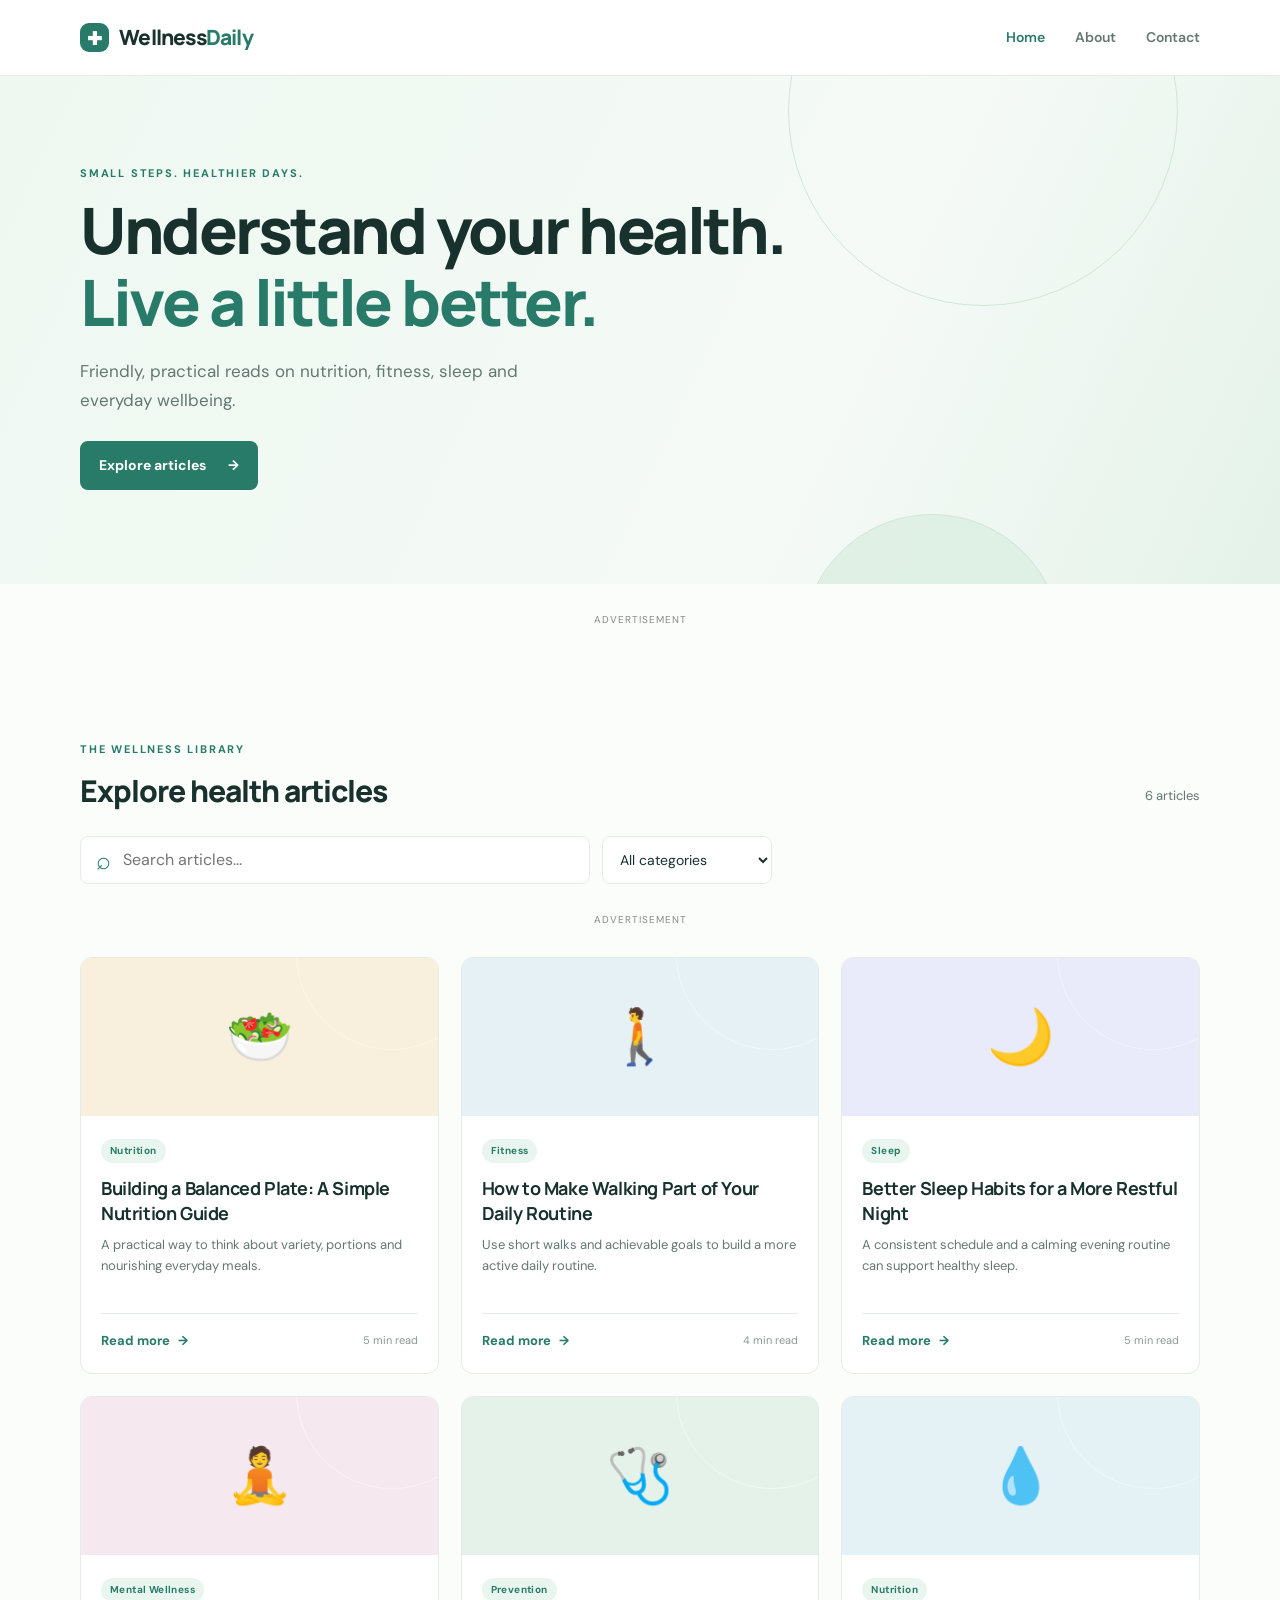
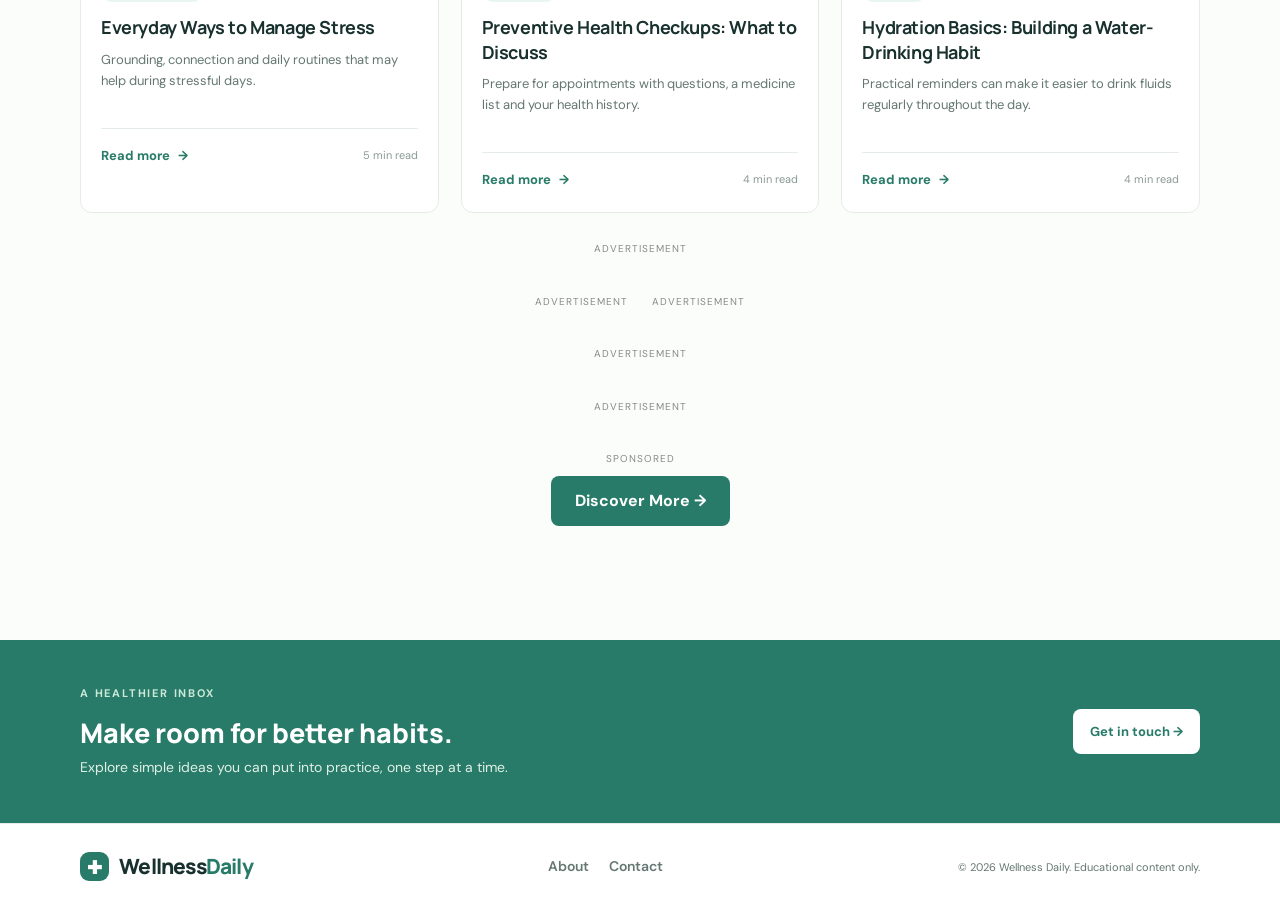
==== commit 7ccac6c2: "Update index.html" ====
--- a/index.html
+++ b/index.html
@@ -5,7 +5,7 @@
   <meta name="viewport" content="width=device-width, initial-scale=1.0">
   <meta name="description" content="Wellness Daily shares practical, easy-to-understand health and wellness articles.">
   <meta name="theme-color" content="#ffffff">
-  <title>Wellness Daily | Home</title>
+  <title>Wellness Daily shehroz | Home</title>
   <link rel="stylesheet" href="style.css">
 
   <style>
